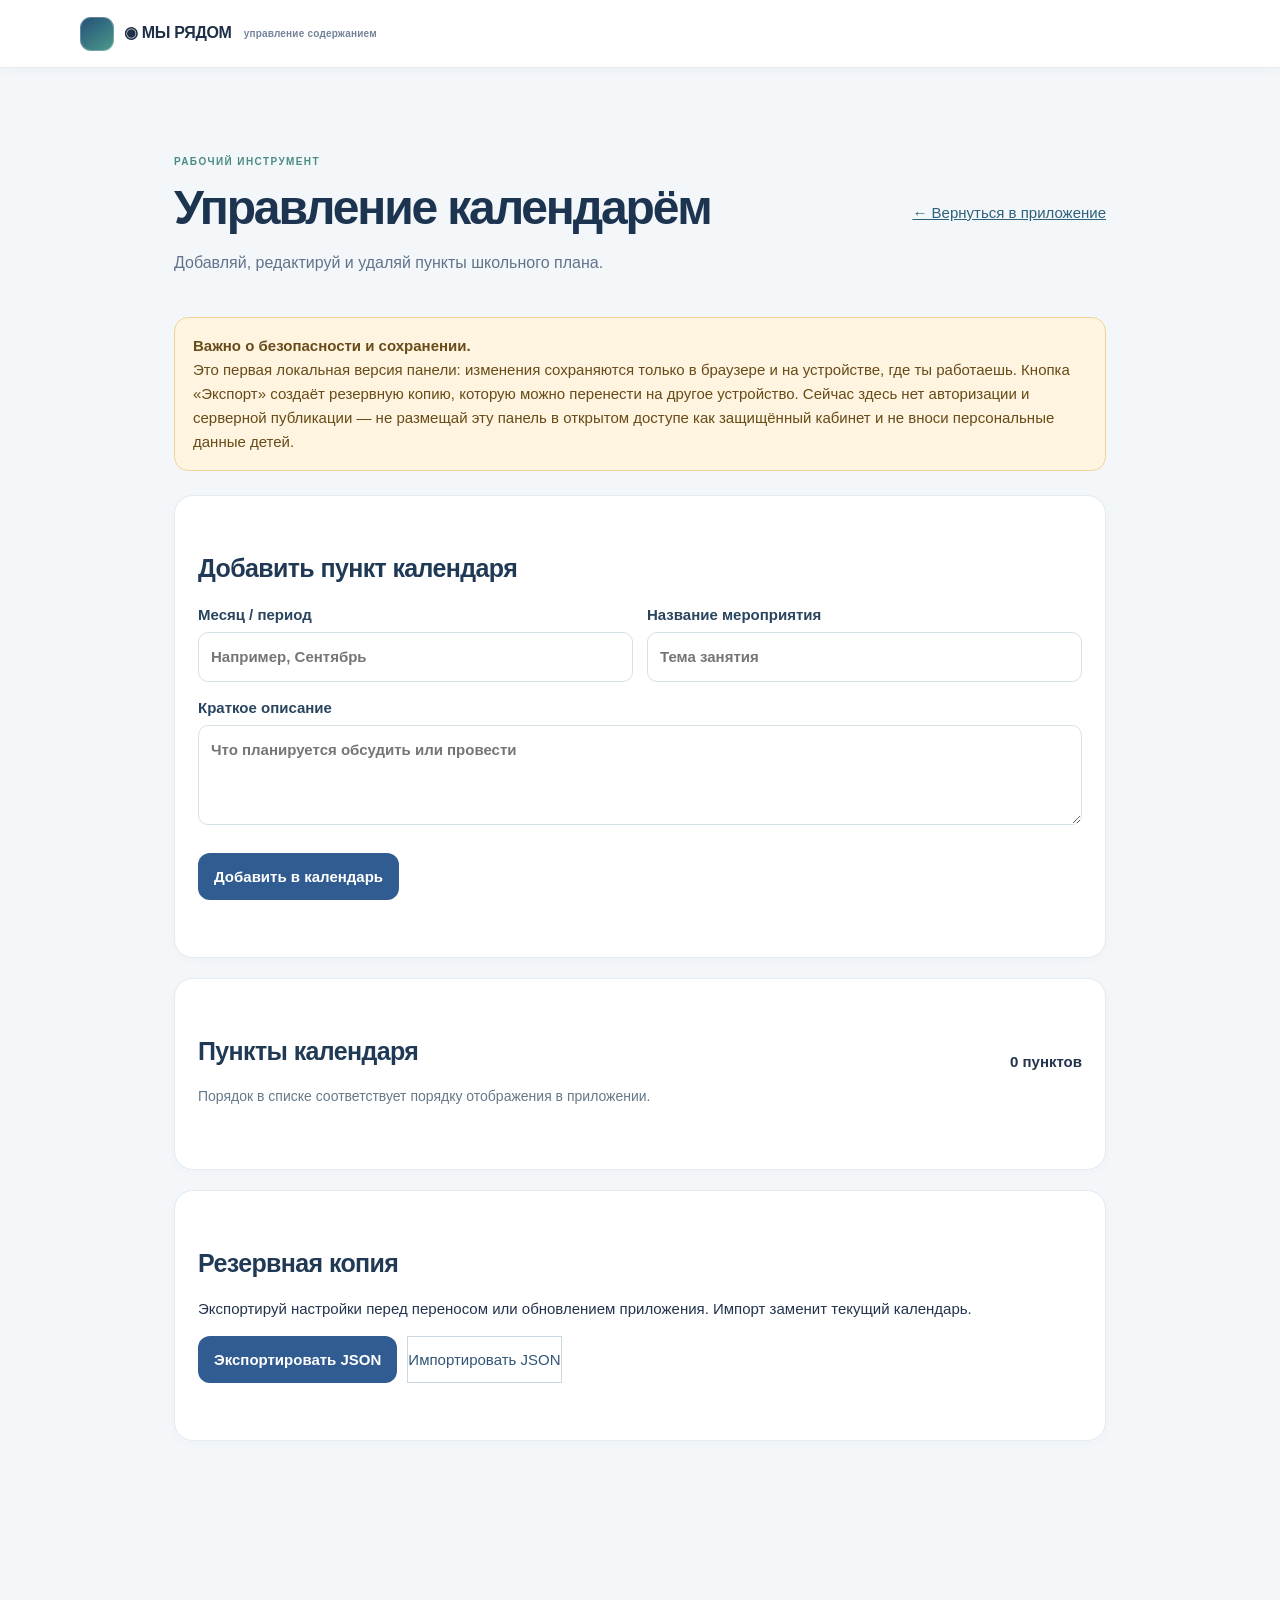
==== admin.html @ 033bd5c3 "Add files via upload" ====
<!doctype html>
<html lang="ru"><head><meta charset="utf-8"><meta name="viewport" content="width=device-width,initial-scale=1"><meta name="theme-color" content="#172b4d"><title>Управление — МЫ РЯДОМ</title><link rel="stylesheet" href="./styles.css"><link rel="icon" href="./assets/icon.svg"><style>
.admin-wrap{width:min(100% - 32px,980px);margin:32px auto 80px}.admin-top{display:flex;justify-content:space-between;align-items:center;gap:16px;flex-wrap:wrap;margin-bottom:24px}.admin-top a{color:#2d617b}.admin-warning{background:#fff4df;border:1px solid #f0d39b;color:#674b18;padding:16px 18px;border-radius:14px;line-height:1.6;margin:18px 0 24px}.admin-form{display:grid;grid-template-columns:1fr 1fr;gap:14px}.admin-form label{display:grid;gap:6px;font-weight:650;color:#29445e}.admin-form input,.admin-form textarea{width:100%;border:1px solid #d7e1e8;border-radius:10px;padding:12px;font:inherit;color:#172b4d;background:white}.admin-form textarea{min-height:100px;resize:vertical}.admin-form .wide{grid-column:1/-1}.admin-actions{display:flex;gap:10px;flex-wrap:wrap;margin-top:14px}.admin-list{display:grid;gap:12px;margin-top:20px}.admin-item{display:flex;justify-content:space-between;align-items:flex-start;gap:14px;background:white;border:1px solid #e0e8ed;border-radius:14px;padding:16px}.admin-item p{margin:6px 0 0;color:#5d7180;font-size:14px}.admin-item button{flex:0 0 auto}.admin-status{min-height:24px;margin-top:10px;color:#276b58;font-weight:650}.admin-muted{color:#657989;font-size:14px}@media(max-width:620px){.admin-form{grid-template-columns:1fr}.admin-form .wide{grid-column:auto}.admin-item{display:block}.admin-item .admin-actions{margin-top:12px}}
</style></head><body><header><a class="brand" href="./index.html" style="text-decoration:none;color:inherit">◉ МЫ РЯДОМ <small>управление содержанием</small></a></header>
<main class="admin-wrap"><div class="admin-top"><div><span class="kicker">РАБОЧИЙ ИНСТРУМЕНТ</span><h1>Управление календарём</h1><p class="lead">Добавляй, редактируй и удаляй пункты школьного плана.</p></div><a href="./index.html">← Вернуться в приложение</a></div>
<div class="admin-warning"><b>Важно о безопасности и сохранении.</b><br>Это первая локальная версия панели: изменения сохраняются только в браузере и на устройстве, где ты работаешь. Кнопка «Экспорт» создаёт резервную копию, которую можно перенести на другое устройство. Сейчас здесь нет авторизации и серверной публикации — не размещай эту панель в открытом доступе как защищённый кабинет и не вноси персональные данные детей.</div>
<section class="panel"><h2 id="formTitle">Добавить пункт календаря</h2><form id="eventForm" class="admin-form"><label>Месяц / период<input id="eventMonth" maxlength="50" required placeholder="Например, Сентябрь"></label><label>Название мероприятия<input id="eventName" maxlength="120" required placeholder="Тема занятия"></label><label class="wide">Краткое описание<textarea id="eventDescription" maxlength="500" required placeholder="Что планируется обсудить или провести"></textarea></label><div class="wide admin-actions"><button type="submit" id="saveEvent">Добавить в календарь</button><button type="button" class="ghost" id="cancelEdit" hidden>Отменить редактирование</button></div></form><div id="formStatus" class="admin-status" role="status" aria-live="polite"></div></section>
<section class="panel" style="margin-top:20px"><div class="admin-top"><div><h2>Пункты календаря</h2><p class="admin-muted">Порядок в списке соответствует порядку отображения в приложении.</p></div><strong id="eventCount">0 пунктов</strong></div><div id="eventList" class="admin-list"></div></section>
<section class="panel" style="margin-top:20px"><h2>Резервная копия</h2><p>Экспортируй настройки перед переносом или обновлением приложения. Импорт заменит текущий календарь.</p><div class="admin-actions"><button id="exportData">Экспортировать JSON</button><label class="button ghost" for="importFile" style="display:inline-flex;align-items:center;cursor:pointer">Импортировать JSON</label><input id="importFile" type="file" accept="application/json,.json" hidden></div><div id="backupStatus" class="admin-status" role="status" aria-live="polite"></div></section>
</main><script src="./admin.js" defer></script></body></html>
---- styles.css ----
*{box-sizing:border-box}body{margin:0;background:#f6f8fb;color:#23334d;font-family:Inter,-apple-system,BlinkMacSystemFont,"Segoe UI",Arial,sans-serif;padding-bottom:80px}button{font:inherit;cursor:pointer;border:0;border-radius:12px;padding:12px 16px;background:#315c91;color:white;font-weight:700}a{color:#8fd4c5}.brand{background:white;color:#172b4d;text-align:left;border-radius:0;padding:12px 20px;font-size:15px}.brand small{display:block;color:#74839a;font-size:10px}header{height:62px;background:white;display:flex;justify-content:space-between;align-items:center;padding:0 max(15px,calc((100% - 1080px)/2));position:sticky;top:0;z-index:5;border-bottom:1px solid #e3eaf0}main{max-width:1080px;margin:auto;padding:20px}.page{display:none}.page.active{display:block}.hero{background:linear-gradient(120deg,#172b4d,#315c91);border-radius:25px;padding:38px;color:white}.hero>span,.kicker{font-size:10px;letter-spacing:.16em;font-weight:800;color:#7c9bb4}.hero>span{color:#b9d6e8}.hero h1{font-size:clamp(38px,7vw,62px);line-height:1.02;margin:17px 0}.hero em{color:#a8e0d3;font-style:normal}.hero p,.lead{line-height:1.65;color:#66768c;max-width:700px}.hero p{color:#e2eaf4}.hero button{margin:10px 6px 0 0;background:white;color:#172b4d}.hero .ghost,.ghost{background:transparent;color:inherit;border:1px solid #b8c5d5}h1{font-size:clamp(32px,5vw,48px);letter-spacing:-.04em;margin:12px 0}h2{font-size:25px;margin:30px 0 15px}.grid{display:grid;grid-template-columns:repeat(3,1fr);gap:12px;margin:15px 0}.tile,.panel,.steps article{background:white;border:1px solid #e3eaf0;border-radius:17px;padding:20px;color:#23334d}.tile{text-align:left;min-height:130px}.tile b{font-size:16px}.tile p,.steps p,.notice p{font-size:13px;line-height:1.6;color:#65748b}.ages{display:flex;gap:8px;flex-wrap:wrap}.ages button,.tabs button{background:#f3f6f9;color:#34516e}.ages .chosen,.tabs .chosen{background:#dff3ef;color:#216b64;border:1px solid #8fd4c5}.panel{margin:18px 0}.notice{background:#fff2e2;border:1px solid #f5dfc4;padding:20px;border-radius:17px;margin:22px 0}.steps{display:grid;gap:11px;max-width:820px}.steps article b{display:block;margin-bottom:8px}.steps article p{margin:0}.tabs{display:flex;gap:8px;flex-wrap:wrap;margin:20px 0}.tabs button{border:0}.urgent{background:#9c3d45;color:white;border-radius:18px;padding:20px;display:flex;gap:15px;align-items:center;justify-content:space-between;flex-wrap:wrap}.urgent strong{font-size:42px}.urgent p{font-size:13px;color:#ffe8e9;max-width:480px}.urgent a{background:white;color:#9c3d45;padding:11px 14px;border-radius:12px;text-decoration:none;font-weight:800}.dark{background:#172b4d;color:white}.dark span{font-size:10px;letter-spacing:.12em;color:#b7d5e5}.bigphone{font-size:34px;font-weight:900}.dark a{color:#bce7dc}.bar{height:8px;background:#dbe5e9;border-radius:20px;margin:12px 0;overflow:hidden}.bar i{display:block;height:100%;width:0;background:#438f83}.module{background:white;border:1px solid #e3eaf0;border-radius:16px;padding:16px;text-align:left;color:#23334d;min-height:140px}.module small{color:#43867d}.module b{display:block;margin:8px 0}.module p{font-size:12px;color:#65748b;line-height:1.5}.choice{display:block;width:100%;text-align:left;background:#f5f8fb;color:#23334d;border:1px solid #dce5ec;margin:8px 0}.choice.selected{background:#e6f5f0;border:2px solid #438f83}.feedback{background:#edf6f3;border-radius:12px;padding:15px;margin:12px 0;font-size:13px;line-height:1.6}.nav{background:white;color:#7a8798;border-radius:0;flex:1;max-width:120px;padding:9px 2px;display:flex;flex-direction:column;align-items:center;gap:2px;font-size:19px}.nav small{font-size:10px}.nav.chosen{color:#245b91}nav{position:fixed;bottom:0;left:0;right:0;height:68px;background:white;border-top:1px solid #e3eaf0;display:flex;justify-content:center;z-index:8;padding-bottom:env(safe-area-inset-bottom)}small{font-size:11px;color:#718096}.kicker{display:block;margin-top:22px}.source-note{font-size:11px;color:#718096}@media(max-width:700px){main{padding:14px}.grid{grid-template-columns:repeat(2,1fr);gap:8px}.tile,.panel{padding:15px}.hero{padding:27px 22px}.hero h1{font-size:44px}.nav{min-width:0}.nav small{font-size:9px}}@media(max-width:390px){.grid{grid-template-columns:1fr}.ages button{flex:1;font-size:11px;padding:10px 6px}}
.lesson-points{padding-left:24px;line-height:1.75;color:#43536b}.lesson-points li{padding:0 0 12px 4px}.scenario h3{margin-top:24px}.notice p{line-height:1.7}.module:focus-visible,.choice:focus-visible,button:focus-visible{outline:3px solid #8fd4c5;outline-offset:3px}

/* Кабинет школы: ровная сетка календаря и читабельная типографика */
.cabinet-head{max-width:760px;margin:4px auto 20px}.cabinet-head h2{margin:8px 0 10px;font-size:clamp(23px,3vw,30px);line-height:1.2}.cabinet-head>p{max-width:680px;line-height:1.65;color:#65748b;margin:0}.calendar-panel{padding:clamp(16px,3vw,26px);overflow:hidden}.calendar-heading{display:flex;align-items:center;justify-content:space-between;gap:16px;margin-bottom:12px}.calendar-heading h3{margin:0 0 5px;font-size:20px}.calendar-heading .source-note{margin:0;line-height:1.5}.calendar-counter{flex:0 0 auto;min-width:68px;text-align:center;background:#edf5f5;border-radius:14px;padding:8px 12px;color:#315c70}.calendar-counter strong{font-size:25px;display:block;line-height:1.1}.calendar-counter span{font-size:11px;color:#718096}.calendar-progress{height:7px;border-radius:20px;background:#e8eef2;overflow:hidden;margin:14px 0 18px}.calendar-progress i{display:block;height:100%;background:#438f83;border-radius:20px;transition:width .2s}.calendar-list{display:grid;grid-template-columns:repeat(2,minmax(0,1fr));gap:12px}.calendar-item{min-width:0;border:1px solid #e1e9ef;background:#fbfcfd;border-radius:15px;padding:15px;display:flex;flex-direction:column;gap:12px;transition:border-color .2s,background .2s}.calendar-item.is-done{border-color:#a8d7cc;background:#f1f8f6}.calendar-check{display:flex;align-items:center;gap:8px;cursor:pointer;min-height:24px}.calendar-check input{width:17px;height:17px;accent-color:#438f83;flex:0 0 auto}.calendar-status{font-size:11px;font-weight:700;color:#718096}.calendar-item.is-done .calendar-status{color:#287366}.calendar-copy{min-width:0}.calendar-month{display:block;color:#43867d;font-size:11px;font-weight:800;letter-spacing:.06em;text-transform:uppercase;margin-bottom:5px}.calendar-copy b{display:block;color:#263b55;font-size:15px;line-height:1.35;overflow-wrap:anywhere}.calendar-copy p{font-size:12px;line-height:1.55;color:#68788d;margin:8px 0 0;overflow-wrap:anywhere}.reset-calendar{margin-top:16px}.doc-viewer{display:none;position:fixed;inset:0;z-index:30;align-items:center;justify-content:center;padding:18px}.doc-viewer.open{display:flex}.doc-backdrop{position:absolute;inset:0;background:rgba(16,32,52,.58);backdrop-filter:blur(3px)}.doc-dialog{position:relative;z-index:1;width:min(900px,100%);max-height:min(88dvh,900px);background:#fff;border-radius:20px;box-shadow:0 24px 80px rgba(10,25,45,.25);display:flex;flex-direction:column;overflow:hidden}.doc-toolbar{position:sticky;top:0;background:#fff;border-bottom:1px solid #e6edf1;padding:14px 20px;display:flex;align-items:center;justify-content:space-between;gap:16px}.doc-toolbar .kicker{margin:0 0 4px}.doc-toolbar h2{font-size:19px;line-height:1.25;margin:0;color:#203650}.doc-close{width:38px;height:38px;padding:0;border-radius:50%;background:#eef3f6;color:#34516e;font-size:25px;flex:0 0 auto}.doc-body{padding:22px clamp(18px,4vw,42px);overflow:auto;overscroll-behavior:contain;line-height:1.7;color:#34465e}.doc-body h1,.doc-body h2,.doc-body h3{color:#203650;line-height:1.25;letter-spacing:-.02em}.doc-body h1{font-size:27px}.doc-body h2{font-size:22px;margin:26px 0 10px}.doc-body h3{font-size:17px;margin:20px 0 8px}.doc-body p,.doc-body li{font-size:14px;line-height:1.75}.doc-body li{padding:2px 0}.doc-body a{color:#286c83;text-decoration:underline}.doc-body code{background:#f0f4f6;padding:2px 5px;border-radius:5px}.doc-body hr{border:0;border-top:1px solid #e3eaf0;margin:20px 0}.doc-footer{border-top:1px solid #e6edf1;padding:12px 20px;display:flex;align-items:center;justify-content:space-between;gap:12px;background:#fbfcfd}.doc-footer span{font-size:11px;color:#718096}.doc-footer button{padding:9px 14px}.doc-open{overflow:hidden}
@media(max-width:620px){.calendar-list{grid-template-columns:1fr}.calendar-item{padding:14px}.doc-viewer{padding:0;align-items:flex-end}.doc-dialog{width:100%;max-height:94dvh;border-radius:20px 20px 0 0}.doc-toolbar{padding:12px 16px}.doc-body{padding:18px 18px 26px}.doc-footer{padding:10px 16px}.calendar-heading h3{font-size:18px}}

/* Единая визуальная система проекта — версия 0.9 */
:root{--ink:#1d3048;--muted:#68788d;--line:#e4ebf1;--brand:#234d78;--teal:#3f8b80;--surface:#fff;--soft:#f3f7f9;--shadow:0 10px 30px rgba(28,54,79,.07)}
html{scroll-behavior:smooth}body{background:#f4f7fa;color:var(--ink);font-size:15px;line-height:1.55}body.doc-open{overflow:hidden}
body>header{height:68px;box-shadow:0 2px 12px rgba(23,43,77,.04);padding-inline:max(18px,calc((100% - 1120px)/2))}
.brand{display:flex;align-items:center;gap:10px;font-size:16px;font-weight:850;letter-spacing:-.02em;padding:8px 0}.brand:before{content:"";display:block;width:34px;height:34px;border-radius:11px;background:linear-gradient(145deg,#244e78,#4c9b8c);box-shadow:inset 0 0 0 1px rgba(255,255,255,.25)}.brand small{font-size:10px;font-weight:600;letter-spacing:.02em;margin-left:2px}
main{max-width:1120px;padding:28px 22px 42px}.page{animation:pageIn .22s ease both}@keyframes pageIn{from{opacity:.45;transform:translateY(5px)}to{opacity:1;transform:none}}
h1{color:#1c3450;font-weight:820;line-height:1.08;letter-spacing:-.045em}h2{color:#203a56;font-weight:780;letter-spacing:-.025em}h3{color:#27445f;letter-spacing:-.015em}.kicker{color:#4b8b83;font-size:10px;letter-spacing:.14em}.lead{font-size:16px;line-height:1.75;color:#61738a}
.hero{position:relative;overflow:hidden;border-radius:28px;padding:clamp(30px,5vw,58px);box-shadow:0 18px 44px rgba(24,51,79,.14);background:radial-gradient(circle at 88% 15%,rgba(145,220,202,.22),transparent 30%),linear-gradient(125deg,#172d4b 0%,#285b83 100%)}.hero:after{content:"";position:absolute;width:240px;height:240px;border:1px solid rgba(255,255,255,.11);border-radius:50%;right:-75px;bottom:-125px;box-shadow:0 0 0 26px rgba(255,255,255,.035),0 0 0 54px rgba(255,255,255,.025)}.hero h1{font-size:clamp(42px,7vw,68px);letter-spacing:-.055em}.hero p{font-size:15px;max-width:610px;line-height:1.75}.hero button{position:relative;z-index:1;border-radius:13px;padding:13px 18px;box-shadow:0 4px 12px rgba(0,0,0,.08)}
button{border-radius:12px;transition:transform .16s ease,box-shadow .16s ease,background .16s ease}button:hover{transform:translateY(-1px);box-shadow:0 5px 14px rgba(28,54,79,.1)}button:active{transform:translateY(0)}.ghost{background:#fff;color:#315675;border:1px solid #cbd8e2}
.grid{gap:14px}.tile,.panel,.steps article{border:1px solid var(--line);border-radius:19px;box-shadow:0 3px 12px rgba(28,54,79,.025)}.tile{padding:21px;min-height:145px;background:linear-gradient(180deg,#fff,#fcfdfe)}.tile b{color:#24415f;line-height:1.4}.tile p{font-size:13px;line-height:1.65}.panel{padding:23px;margin:18px 0}.notice{border-radius:18px;padding:20px 22px}.steps article{padding:21px}.steps article b{color:#294966}.ages button,.tabs button{border-radius:11px;padding:10px 14px;font-size:13px}.ages .chosen,.tabs .chosen{box-shadow:inset 0 0 0 1px #9acfc3}
/* Вкладки взрослых как единая панель */
.tabs{display:flex;gap:7px;flex-wrap:nowrap;overflow-x:auto;padding:5px 2px 12px;margin:18px 0 12px;scrollbar-width:thin;scrollbar-color:#cbd9e1 transparent}.tabs button{flex:0 0 auto;white-space:nowrap;background:#eaf0f4;color:#435c73;border:1px solid transparent}.tabs button.chosen{background:#e1f2ee;color:#246b62;border-color:#a9d9cf}.tabs+#adultText{min-height:220px}.tabs+#adultText>h2:first-child{margin-top:2px}
/* Календарь: одинаковая высота карточек и стабильные переносы */
.cabinet-head{max-width:none;padding:4px 2px 8px}.cabinet-head .kicker{margin:0}.cabinet-head h2{font-size:clamp(25px,3vw,32px);margin:8px 0}.calendar-panel{box-shadow:var(--shadow);padding:clamp(17px,3vw,28px)}.calendar-heading{align-items:center}.calendar-list{align-items:stretch}.calendar-item{min-height:180px;justify-content:space-between;gap:14px;padding:17px;background:#fff}.calendar-copy{display:flex;flex-direction:column;align-items:flex-start}.calendar-copy b{font-size:15px;line-height:1.4;max-width:100%;overflow-wrap:break-word}.calendar-copy p{font-size:12px;line-height:1.65;margin-top:9px}.calendar-check{padding:7px 9px;background:#f1f5f7;border-radius:9px;align-self:flex-start}.calendar-item.is-done .calendar-check{background:#e7f4f0}.calendar-counter{min-width:76px}.calendar-counter strong{font-variant-numeric:tabular-nums}.calendar-progress{height:8px}.reset-calendar{margin-top:18px}.lesson-points{line-height:1.8}.lesson-points li{padding-bottom:10px}
/* Документы — читаемая библиотека внутри приложения */
.doc-viewer{padding:22px}.doc-dialog{width:min(920px,100%);max-height:min(90dvh,940px);border:1px solid rgba(255,255,255,.55);border-radius:22px;box-shadow:0 28px 90px rgba(7,22,39,.34)}.doc-toolbar{padding:17px 24px;background:linear-gradient(180deg,#fff,#fbfdfe)}.doc-toolbar h2{font-size:20px}.doc-body{padding:26px clamp(22px,5vw,58px);max-width:100%;overscroll-behavior:contain}.doc-body h1{font-size:30px;margin:8px 0 20px}.doc-body h2{font-size:22px;margin:30px 0 12px;padding-bottom:8px;border-bottom:1px solid #edf1f4}.doc-body h3{font-size:17px;margin:23px 0 9px}.doc-body p,.doc-body li{font-size:14px;line-height:1.85;color:#40536a}.doc-body p{margin:10px 0 14px}.doc-body ul,.doc-body ol{padding-left:25px;margin:10px 0 18px}.doc-body li{padding:4px 0}.doc-footer{padding:13px 22px}.doc-footer button{background:#edf3f6;color:#315675;border:1px solid #d8e2e9}.doc-close{display:grid;place-items:center}.doc-loading{color:#718096}
nav{height:74px;box-shadow:0 -5px 22px rgba(23,43,77,.045);border-top:1px solid #e7edf2;padding-bottom:env(safe-area-inset-bottom)}.nav{font-size:20px;gap:3px}.nav small{font-size:10px;font-weight:650}.nav.chosen{color:#2d7b75}.nav.chosen:before{content:"";width:22px;height:3px;border-radius:5px;background:#55a093;position:absolute;top:0}
.urgent{border-radius:20px;box-shadow:var(--shadow)}.dark{border-radius:20px}.module{border-radius:17px;box-shadow:0 3px 12px rgba(28,54,79,.035)}
@media(max-width:700px){body>header{height:62px;padding-inline:16px}main{padding:17px 14px 30px}.hero{border-radius:22px;padding:29px 22px}.hero h1{font-size:clamp(42px,12vw,54px)}.grid{gap:9px}.tile{padding:16px;min-height:132px}.panel{padding:17px;margin:14px 0}.tabs{margin-inline:-2px;padding-left:2px}.calendar-list{grid-template-columns:1fr}.calendar-item{min-height:0;padding:15px}.doc-viewer{padding:0}.doc-dialog{max-height:95dvh;border-radius:20px 20px 0 0}.doc-toolbar{padding:13px 17px}.doc-body{padding:20px 19px 30px}.doc-body h1{font-size:25px}.doc-body h2{font-size:20px}.doc-footer{padding:11px 16px}nav{height:70px}.nav{padding:8px 1px}.nav small{font-size:9px}}
@media(max-width:390px){.hero{padding:25px 18px}.hero button{width:100%;margin:8px 0 0}.calendar-heading{align-items:flex-start}.calendar-counter{min-width:64px;padding:7px 9px}.brand small{display:none}}


/* Десктопная компоновка: кабинет и календарь без вложенных карточек и скачущих строк */
@media (min-width: 701px) {
  main { width: min(100% - 48px, 1160px); padding: 32px 24px 52px; }
  #adults > h1 { margin-bottom: 8px; }
  .tabs { flex-wrap: wrap; overflow: visible; align-items: center; gap: 9px; padding: 8px 0 14px; }
  .tabs button { white-space: normal; min-height: 42px; }
  #adultText { min-width: 0; }
  #adultText.cabinet-view { background: transparent; border: 0; box-shadow: none; padding: 0; margin: 12px 0 24px; overflow: visible; }
  #adultText.cabinet-view > .cabinet-head { max-width: 820px; margin: 8px 0 22px; }
  #adultText.cabinet-view > .panel { margin: 0 0 20px; padding: 26px 28px; }
  #adultText.cabinet-view > .calendar-panel { padding: 26px 28px; }
  .calendar-heading { align-items: center; }
  .calendar-heading > div:first-child { min-width: 0; }
  .calendar-heading h3 { line-height: 1.3; }
  .calendar-heading .source-note { max-width: 620px; }
  .calendar-list { grid-template-columns: repeat(2, minmax(0, 1fr)); gap: 14px; align-items: stretch; }
  .calendar-item { min-width: 0; min-height: 205px; height: 100%; padding: 18px 19px; justify-content: flex-start; gap: 15px; }
  .calendar-check { align-self: flex-start; max-width: 100%; }
  .calendar-status { line-height: 1.35; }
  .calendar-copy { width: 100%; }
  .calendar-copy b { max-width: 100%; overflow-wrap: anywhere; }
  .calendar-copy p { max-width: 58ch; }
  #adultText.cabinet-view > .panel:not(.calendar-panel) { max-width: 100%; }
  #adultText.cabinet-view .lesson-points { max-width: 90ch; }
  .doc-dialog { width: min(980px, calc(100vw - 80px)); }
}
@media (min-width: 1180px) {
  .calendar-list { grid-template-columns: repeat(2, minmax(0, 1fr)); }
}
@media (min-width: 701px) and (max-width: 900px) {
  main { width: min(100% - 28px, 100%); padding-inline: 14px; }
  .tabs { gap: 7px; }
  .tabs button { padding: 9px 11px; font-size: 12px; }
  #adultText.cabinet-view > .panel { padding: 21px; }
}


/* Версия 1.1 — единая адаптивная сетка для телефона, планшета и компьютера */
#adultText.cabinet-view{width:100%;max-width:none;min-width:0}
#adultText.cabinet-view>.cabinet-head{width:100%;max-width:900px;margin:8px 0 22px}
#adultText.cabinet-view>.panel{width:100%;min-width:0}
#adultText.cabinet-view>.calendar-panel{padding:clamp(16px,2.2vw,28px)}
.calendar-heading{min-width:0;align-items:flex-start}
.calendar-heading>div:first-child{flex:1 1 auto;min-width:0}
.calendar-heading h3{font-size:clamp(18px,1.7vw,22px);line-height:1.3;overflow-wrap:anywhere}
.calendar-heading .source-note{max-width:65ch}
.calendar-counter{width:82px;min-width:82px}
.calendar-list{display:grid;grid-template-columns:repeat(2,minmax(0,1fr));align-items:stretch;gap:14px}
.calendar-item{height:auto;min-height:190px;min-width:0;display:grid;grid-template-rows:auto 1fr;align-content:start;gap:14px;padding:18px}
.calendar-check{width:fit-content;max-width:100%;min-width:0;display:flex;flex-wrap:wrap;align-items:center;gap:8px;padding:7px 10px;border-radius:9px;background:#f2f6f8}
.calendar-check input{margin:0}
.calendar-status{white-space:normal;overflow-wrap:anywhere}
.calendar-copy{width:100%;min-width:0}
.calendar-copy b,.calendar-copy p{max-width:100%;overflow-wrap:break-word;word-break:normal}
.calendar-copy p{font-size:13px;line-height:1.6}
.calendar-item.is-done .calendar-check{background:#e8f4f0}
#adultText.cabinet-view>.panel:not(.calendar-panel){padding:clamp(18px,2.2vw,28px)}
#adultText.cabinet-view>.panel h3{margin-top:0;line-height:1.35}
#adultText.cabinet-view .lesson-points{max-width:88ch}

/* Читабельная библиотека документов: ограниченная ширина строки, таблицы и списки */
.doc-viewer{padding:clamp(10px,2.5vw,28px)}
.doc-dialog{width:min(960px,calc(100vw - 48px));max-height:min(90vh,900px);max-height:min(90dvh,900px)}
.doc-toolbar{flex:0 0 auto}
.doc-toolbar>div{min-width:0}
.doc-toolbar h2{overflow-wrap:anywhere}
.doc-body{width:100%;max-width:none;min-width:0;padding:clamp(20px,3vw,42px) clamp(18px,5vw,64px);font-size:15px;line-height:1.75;overflow-x:auto}
.doc-body>*{max-width:78ch;margin-left:auto;margin-right:auto}
.doc-body h1,.doc-body h2,.doc-body h3{max-width:78ch}
.doc-body h1{font-size:clamp(24px,3vw,31px);margin-top:4px;margin-bottom:22px}
.doc-body h2{font-size:clamp(19px,2.2vw,23px);margin-top:30px;padding-bottom:9px;border-bottom:1px solid #e8eef2}
.doc-body h3{font-size:17px;margin-top:22px}
.doc-body p,.doc-body li{font-size:14px;line-height:1.8;overflow-wrap:anywhere}
.doc-body p{margin-top:10px;margin-bottom:14px}
.doc-body ul,.doc-body ol{padding-left:25px;margin-top:10px;margin-bottom:18px}
.doc-body li{padding:3px 0}
.doc-body blockquote{max-width:78ch;margin:18px auto;padding:12px 18px;border-left:4px solid #79b6aa;background:#f2f7f6;border-radius:0 10px 10px 0;color:#435a6e}
.doc-body table{display:block;width:100%;max-width:100%;overflow-x:auto;border-collapse:collapse;border-spacing:0;margin:18px auto;font-size:13px}
.doc-body th,.doc-body td{border:1px solid #dfe7ed;padding:10px 12px;text-align:left;vertical-align:top;min-width:110px}
.doc-body th{background:#eef4f6;color:#29445e;font-weight:750}
.doc-body tr:nth-child(even) td{background:#fafcfd}
.doc-body hr{max-width:78ch}
.doc-footer{flex:0 0 auto}
@media(min-width:1200px){.calendar-list{grid-template-columns:repeat(3,minmax(0,1fr))}.calendar-item{min-height:205px}}
@media(min-width:701px) and (max-width:1050px){.calendar-list{grid-template-columns:repeat(2,minmax(0,1fr))}.calendar-item{min-height:190px}}
@media(max-width:700px){
 .calendar-list{grid-template-columns:1fr;gap:10px}
 .calendar-item{min-height:0;padding:15px;gap:11px}
 .calendar-heading{align-items:center}
 .calendar-counter{width:70px;min-width:70px}
 .doc-viewer{padding:0;align-items:flex-end}
 .doc-dialog{width:100%;max-height:95dvh;border-radius:20px 20px 0 0}
 .doc-body{padding:20px 18px 30px}
 .doc-body>*{max-width:100%}
 .doc-body table{font-size:12px}
}
@media(prefers-reduced-motion:reduce){.page{animation:none}html{scroll-behavior:auto}}
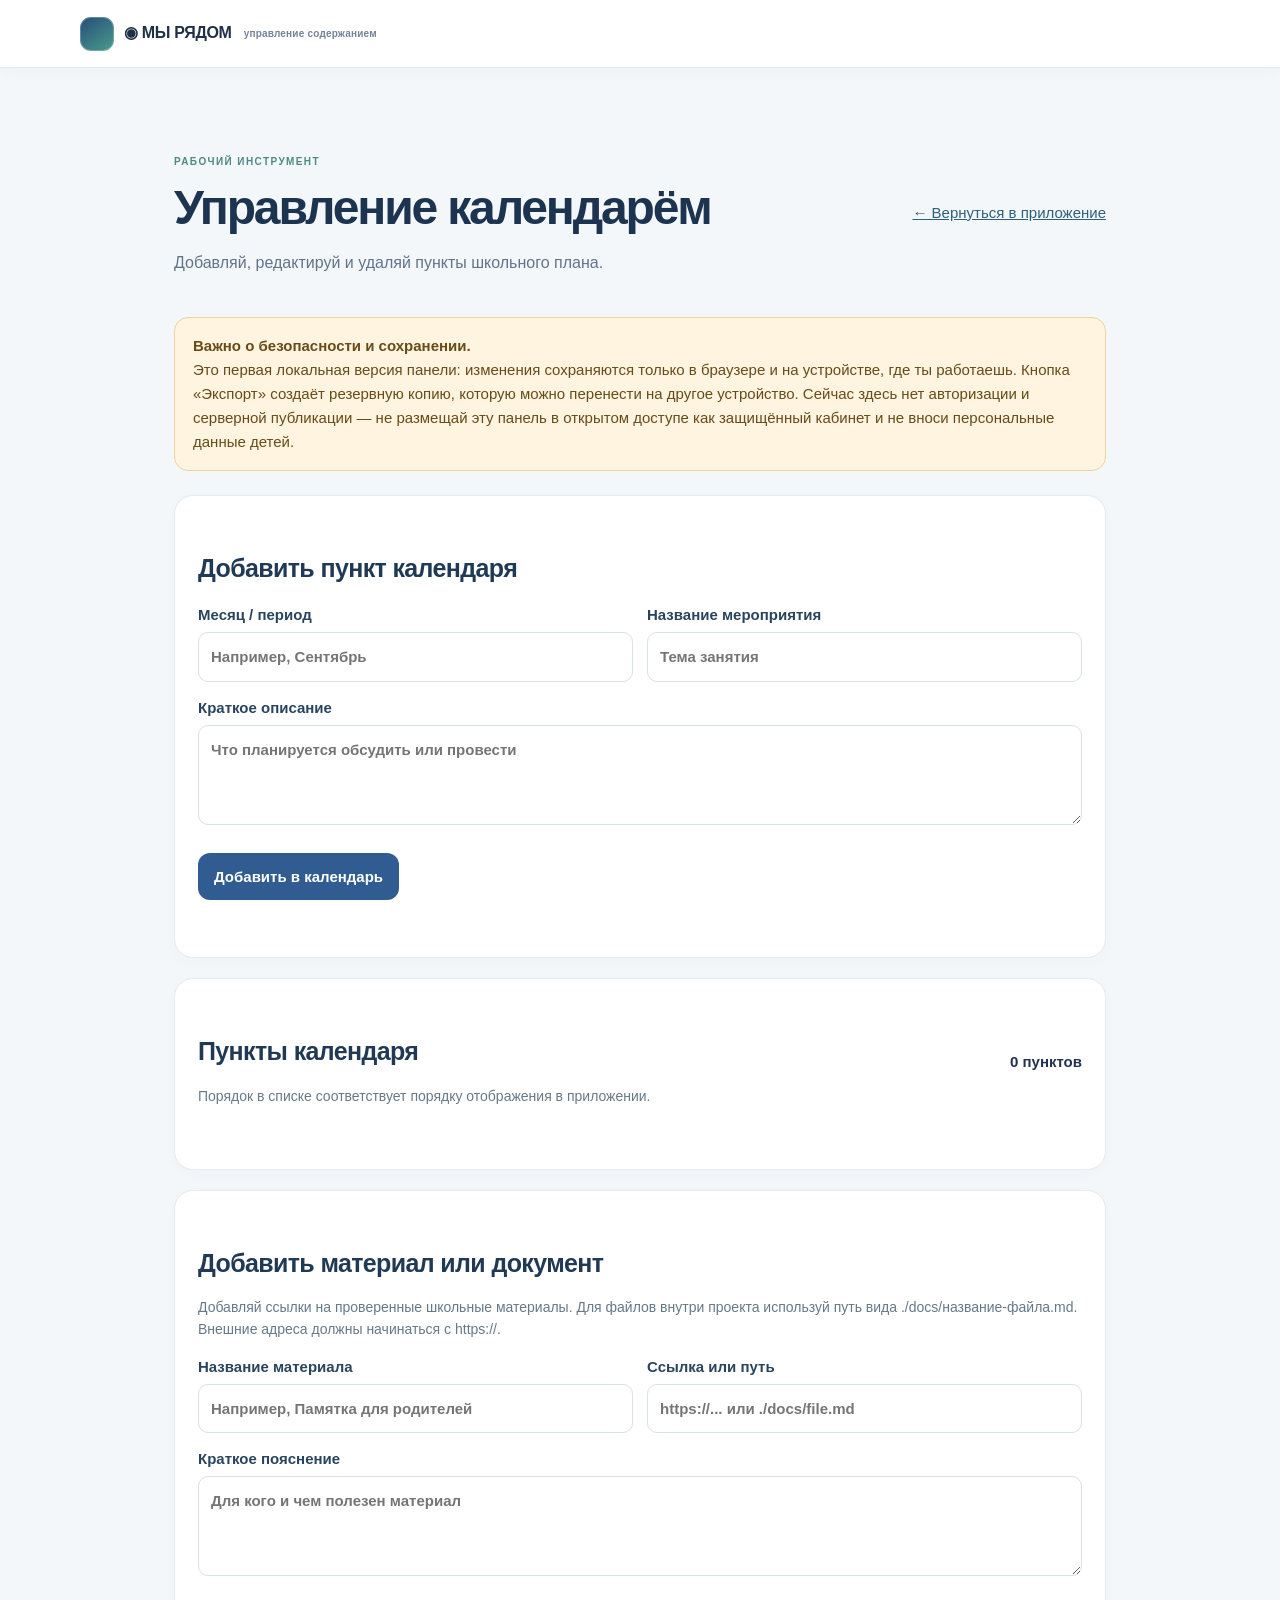
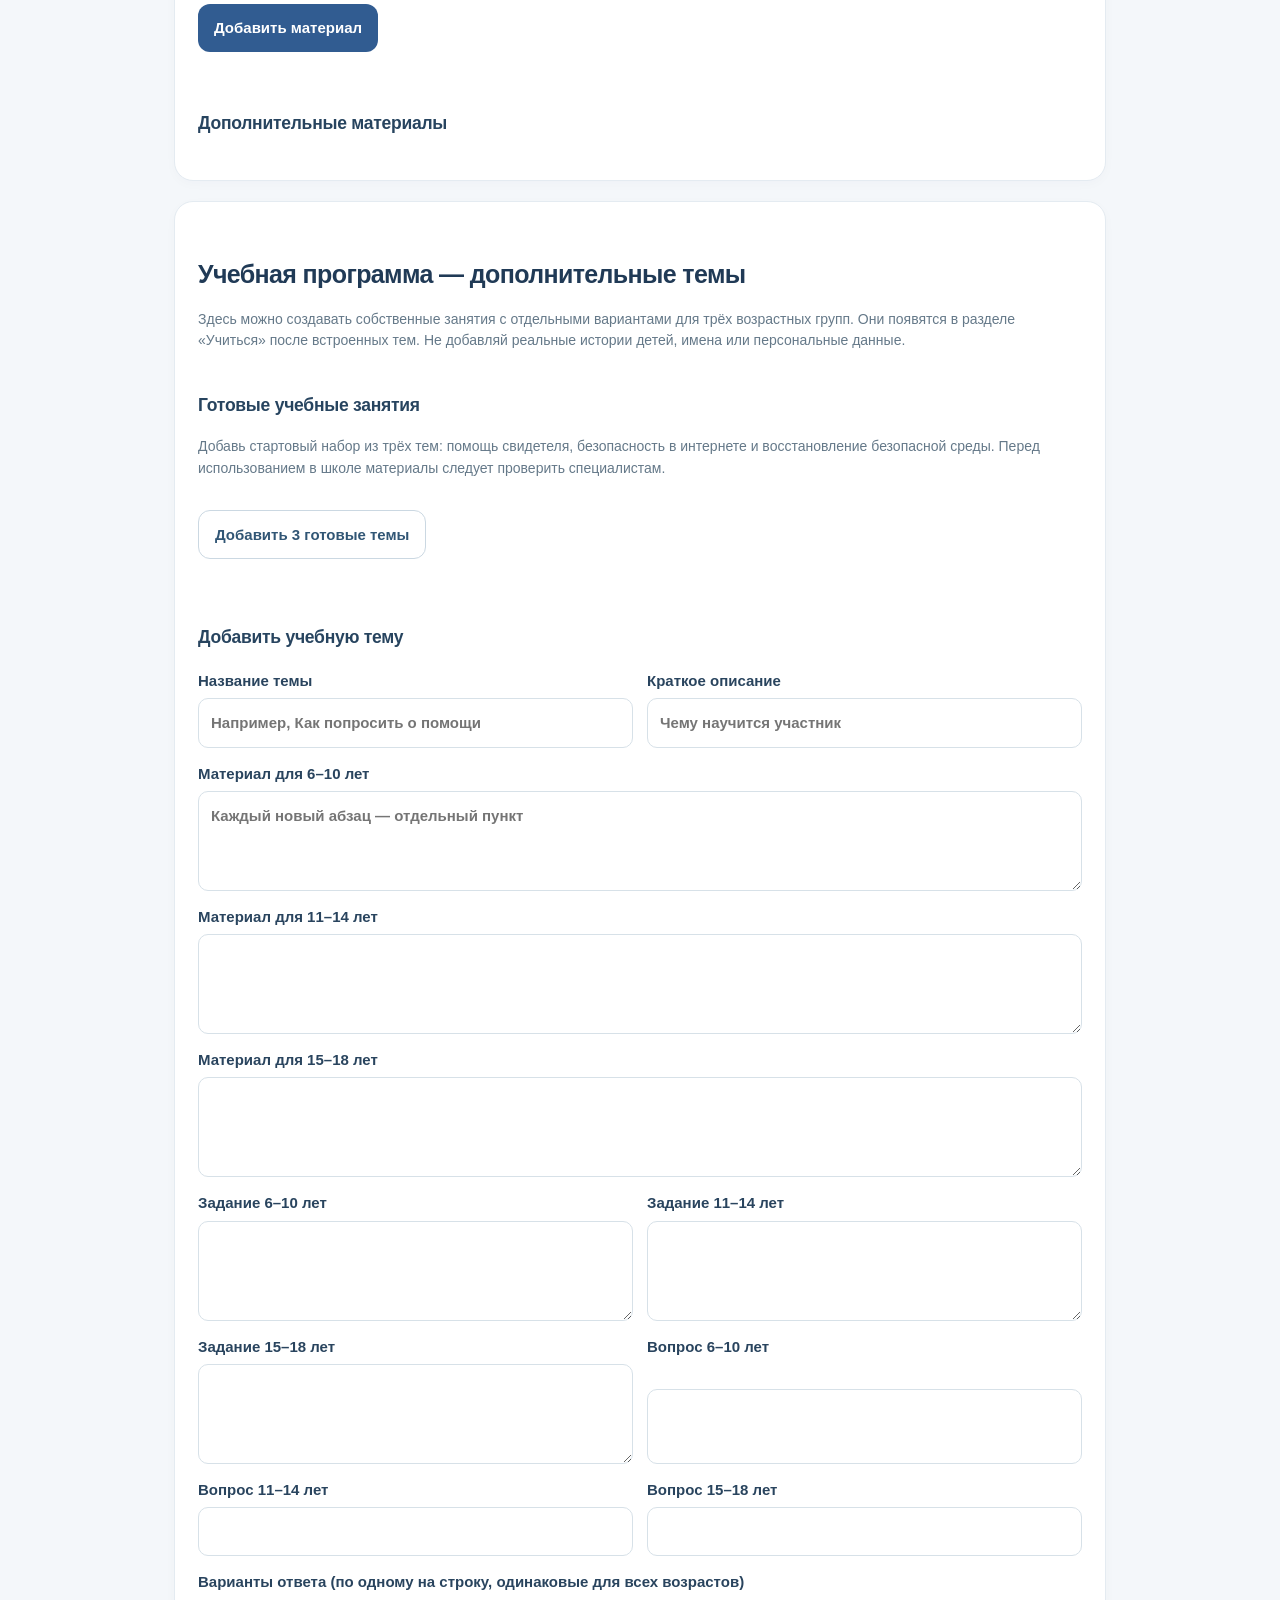
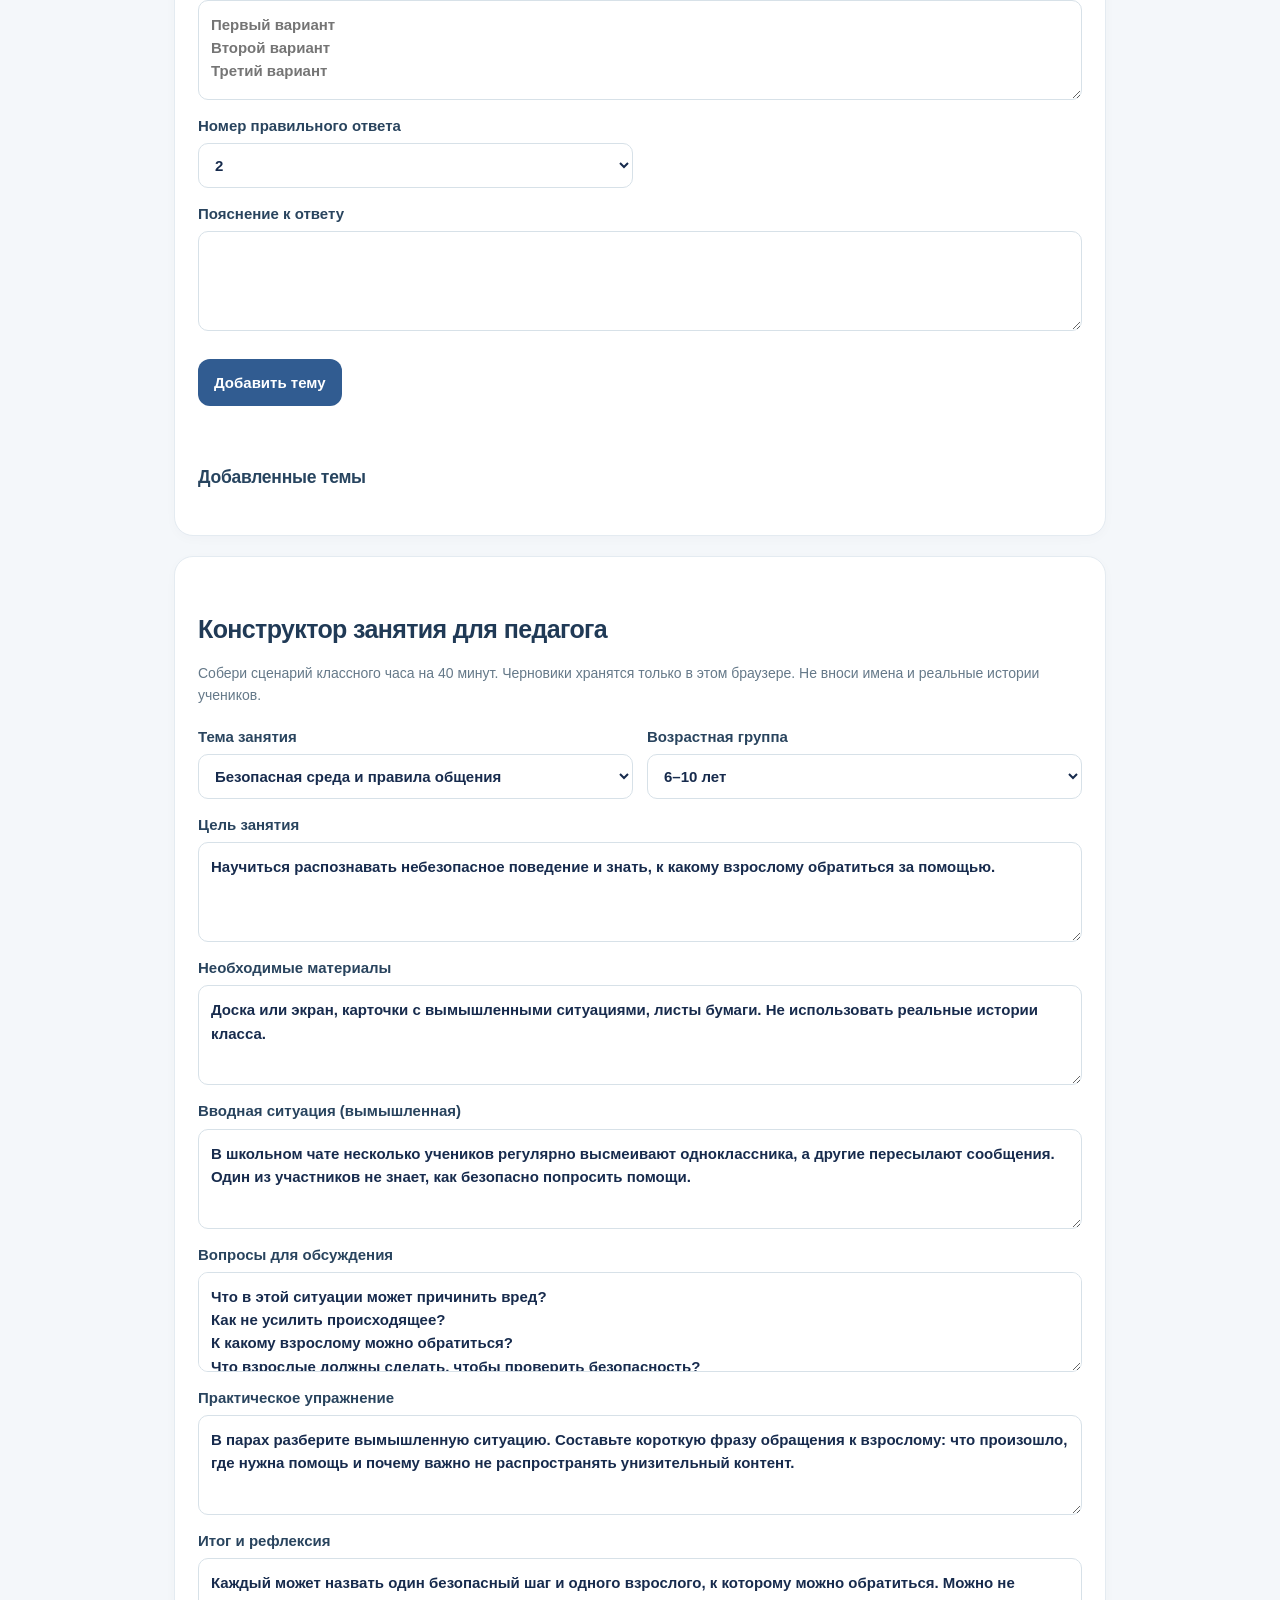
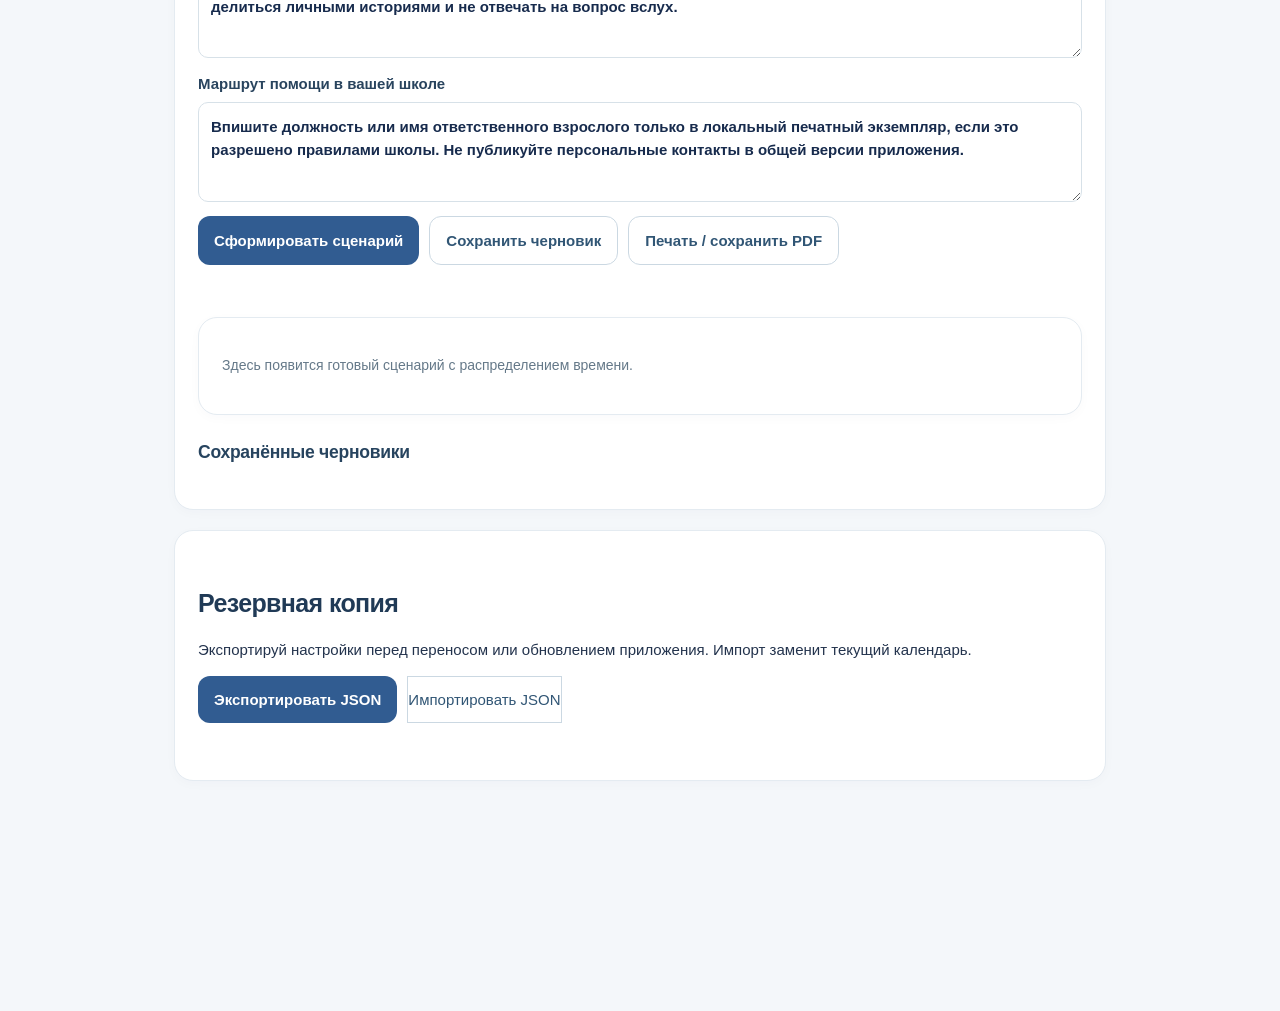
==== commit 5814a306: "Add files via upload" ====
--- a/admin.html
+++ b/admin.html
@@ -1,10 +1,27 @@
 <!doctype html>
 <html lang="ru"><head><meta charset="utf-8"><meta name="viewport" content="width=device-width,initial-scale=1"><meta name="theme-color" content="#172b4d"><title>Управление — МЫ РЯДОМ</title><link rel="stylesheet" href="./styles.css"><link rel="icon" href="./assets/icon.svg"><style>
-.admin-wrap{width:min(100% - 32px,980px);margin:32px auto 80px}.admin-top{display:flex;justify-content:space-between;align-items:center;gap:16px;flex-wrap:wrap;margin-bottom:24px}.admin-top a{color:#2d617b}.admin-warning{background:#fff4df;border:1px solid #f0d39b;color:#674b18;padding:16px 18px;border-radius:14px;line-height:1.6;margin:18px 0 24px}.admin-form{display:grid;grid-template-columns:1fr 1fr;gap:14px}.admin-form label{display:grid;gap:6px;font-weight:650;color:#29445e}.admin-form input,.admin-form textarea{width:100%;border:1px solid #d7e1e8;border-radius:10px;padding:12px;font:inherit;color:#172b4d;background:white}.admin-form textarea{min-height:100px;resize:vertical}.admin-form .wide{grid-column:1/-1}.admin-actions{display:flex;gap:10px;flex-wrap:wrap;margin-top:14px}.admin-list{display:grid;gap:12px;margin-top:20px}.admin-item{display:flex;justify-content:space-between;align-items:flex-start;gap:14px;background:white;border:1px solid #e0e8ed;border-radius:14px;padding:16px}.admin-item p{margin:6px 0 0;color:#5d7180;font-size:14px}.admin-item button{flex:0 0 auto}.admin-status{min-height:24px;margin-top:10px;color:#276b58;font-weight:650}.admin-muted{color:#657989;font-size:14px}@media(max-width:620px){.admin-form{grid-template-columns:1fr}.admin-form .wide{grid-column:auto}.admin-item{display:block}.admin-item .admin-actions{margin-top:12px}}
+.admin-wrap{width:min(100% - 32px,980px);margin:32px auto 80px}.admin-top{display:flex;justify-content:space-between;align-items:center;gap:16px;flex-wrap:wrap;margin-bottom:24px}.admin-top a{color:#2d617b}.admin-warning{background:#fff4df;border:1px solid #f0d39b;color:#674b18;padding:16px 18px;border-radius:14px;line-height:1.6;margin:18px 0 24px}.admin-form{display:grid;grid-template-columns:1fr 1fr;gap:14px}.admin-form label{display:grid;gap:6px;font-weight:650;color:#29445e}.admin-form input,.admin-form textarea{width:100%;border:1px solid #d7e1e8;border-radius:10px;padding:12px;font:inherit;color:#172b4d;background:white}.admin-form textarea{min-height:100px;resize:vertical}.admin-form .wide{grid-column:1/-1}.admin-actions{display:flex;gap:10px;flex-wrap:wrap;margin-top:14px}.admin-list{display:grid;gap:12px;margin-top:20px}.admin-item{display:flex;justify-content:space-between;align-items:flex-start;gap:14px;background:white;border:1px solid #e0e8ed;border-radius:14px;padding:16px}.admin-item p{margin:6px 0 0;color:#5d7180;font-size:14px}.admin-item button{flex:0 0 auto}.admin-status{min-height:24px;margin-top:10px;color:#276b58;font-weight:650}.admin-muted{color:#657989;font-size:14px}.admin-form select{width:100%;border:1px solid #d7e1e8;border-radius:10px;padding:12px;font:inherit;color:#172b4d;background:white}.admin-item small{display:block;color:#718493;margin-top:5px;overflow-wrap:anywhere}@media(max-width:620px){.admin-form{grid-template-columns:1fr}.admin-form .wide{grid-column:auto}.admin-item{display:block}.admin-item .admin-actions{margin-top:12px}}
 </style></head><body><header><a class="brand" href="./index.html" style="text-decoration:none;color:inherit">◉ МЫ РЯДОМ <small>управление содержанием</small></a></header>
 <main class="admin-wrap"><div class="admin-top"><div><span class="kicker">РАБОЧИЙ ИНСТРУМЕНТ</span><h1>Управление календарём</h1><p class="lead">Добавляй, редактируй и удаляй пункты школьного плана.</p></div><a href="./index.html">← Вернуться в приложение</a></div>
 <div class="admin-warning"><b>Важно о безопасности и сохранении.</b><br>Это первая локальная версия панели: изменения сохраняются только в браузере и на устройстве, где ты работаешь. Кнопка «Экспорт» создаёт резервную копию, которую можно перенести на другое устройство. Сейчас здесь нет авторизации и серверной публикации — не размещай эту панель в открытом доступе как защищённый кабинет и не вноси персональные данные детей.</div>
 <section class="panel"><h2 id="formTitle">Добавить пункт календаря</h2><form id="eventForm" class="admin-form"><label>Месяц / период<input id="eventMonth" maxlength="50" required placeholder="Например, Сентябрь"></label><label>Название мероприятия<input id="eventName" maxlength="120" required placeholder="Тема занятия"></label><label class="wide">Краткое описание<textarea id="eventDescription" maxlength="500" required placeholder="Что планируется обсудить или провести"></textarea></label><div class="wide admin-actions"><button type="submit" id="saveEvent">Добавить в календарь</button><button type="button" class="ghost" id="cancelEdit" hidden>Отменить редактирование</button></div></form><div id="formStatus" class="admin-status" role="status" aria-live="polite"></div></section>
 <section class="panel" style="margin-top:20px"><div class="admin-top"><div><h2>Пункты календаря</h2><p class="admin-muted">Порядок в списке соответствует порядку отображения в приложении.</p></div><strong id="eventCount">0 пунктов</strong></div><div id="eventList" class="admin-list"></div></section>
+<section class="panel" style="margin-top:20px"><h2 id="resourceFormTitle">Добавить материал или документ</h2><p class="admin-muted">Добавляй ссылки на проверенные школьные материалы. Для файлов внутри проекта используй путь вида ./docs/название-файла.md. Внешние адреса должны начинаться с https://.</p><form id="resourceForm" class="admin-form"><label>Название материала<input id="resourceName" maxlength="120" required placeholder="Например, Памятка для родителей"></label><label>Ссылка или путь<input id="resourceUrl" maxlength="500" required placeholder="https://... или ./docs/file.md"></label><label class="wide">Краткое пояснение<textarea id="resourceDescription" maxlength="300" placeholder="Для кого и чем полезен материал"></textarea></label><div class="wide admin-actions"><button type="submit" id="saveResource">Добавить материал</button><button type="button" class="ghost" id="cancelResourceEdit" hidden>Отменить редактирование</button></div></form><div id="resourceStatus" class="admin-status" role="status" aria-live="polite"></div><h3 style="margin-top:24px">Дополнительные материалы</h3><div id="resourceList" class="admin-list"></div></section>
+<section class="panel" style="margin-top:20px"><h2>Учебная программа — дополнительные темы</h2><p class="admin-muted">Здесь можно создавать собственные занятия с отдельными вариантами для трёх возрастных групп. Они появятся в разделе «Учиться» после встроенных тем. Не добавляй реальные истории детей, имена или персональные данные.</p><div class="admin-top" style="margin-top:22px"><div><h3>Готовые учебные занятия</h3><p class="admin-muted">Добавь стартовый набор из трёх тем: помощь свидетеля, безопасность в интернете и восстановление безопасной среды. Перед использованием в школе материалы следует проверить специалистам.</p></div><button type="button" class="ghost" id="addStarterLessons">Добавить 3 готовые темы</button></div><div id="starterStatus" class="admin-status" role="status" aria-live="polite"></div><h3 id="lessonFormTitle">Добавить учебную тему</h3><form id="lessonForm" class="admin-form"><label>Название темы<input id="lessonTitle" maxlength="100" required placeholder="Например, Как попросить о помощи"></label><label>Краткое описание<input id="lessonDesc" maxlength="220" required placeholder="Чему научится участник"></label><label class="wide">Материал для 6–10 лет<textarea id="lessonJunior" maxlength="1800" required placeholder="Каждый новый абзац — отдельный пункт"></textarea></label><label class="wide">Материал для 11–14 лет<textarea id="lessonMiddle" maxlength="1800" required></textarea></label><label class="wide">Материал для 15–18 лет<textarea id="lessonSenior" maxlength="1800" required></textarea></label><label>Задание 6–10 лет<textarea id="taskJunior" maxlength="500" required></textarea></label><label>Задание 11–14 лет<textarea id="taskMiddle" maxlength="500" required></textarea></label><label>Задание 15–18 лет<textarea id="taskSenior" maxlength="500" required></textarea></label><label>Вопрос 6–10 лет<input id="quizJunior" maxlength="240" required></label><label>Вопрос 11–14 лет<input id="quizMiddle" maxlength="240" required></label><label>Вопрос 15–18 лет<input id="quizSenior" maxlength="240" required></label><label class="wide">Варианты ответа (по одному на строку, одинаковые для всех возрастов)<textarea id="lessonOptions" maxlength="700" required placeholder="Первый вариант&#10;Второй вариант&#10;Третий вариант"></textarea></label><label>Номер правильного ответа<select id="lessonCorrect"><option value="0">1</option><option value="1" selected>2</option><option value="2">3</option></select></label><label class="wide">Пояснение к ответу<textarea id="lessonFeedback" maxlength="600" required></textarea></label><div class="wide admin-actions"><button type="submit" id="saveLesson">Добавить тему</button><button type="button" class="ghost" id="cancelLessonEdit" hidden>Отменить редактирование</button></div></form><div id="lessonStatus" class="admin-status" role="status" aria-live="polite"></div><h3 style="margin-top:24px">Добавленные темы</h3><div id="lessonList" class="admin-list"></div></section>
+<section class="panel" style="margin-top:20px" id="lessonBuilder"><h2>Конструктор занятия для педагога</h2><p class="admin-muted">Собери сценарий классного часа на 40 минут. Черновики хранятся только в этом браузере. Не вноси имена и реальные истории учеников.</p>
+<div class="admin-form" style="margin-top:18px">
+<label>Тема занятия<select id="builderTopic"><option>Безопасная среда и правила общения</option><option>Личные границы и согласие</option><option>Конфликт, агрессия и травля</option><option>Роль свидетеля и безопасная помощь</option><option>Цифровая безопасность</option><option>Слова, шутки и последствия</option><option>Ответственность и прекращение вреда</option><option>Куда обратиться за помощью</option></select></label>
+<label>Возрастная группа<select id="builderAge"><option value="junior">6–10 лет</option><option value="middle">11–14 лет</option><option value="senior">15–18 лет</option></select></label>
+<label class="wide">Цель занятия<textarea id="builderGoal" maxlength="500">Научиться распознавать небезопасное поведение и знать, к какому взрослому обратиться за помощью.</textarea></label>
+<label class="wide">Необходимые материалы<textarea id="builderMaterials" maxlength="500">Доска или экран, карточки с вымышленными ситуациями, листы бумаги. Не использовать реальные истории класса.</textarea></label>
+<label class="wide">Вводная ситуация (вымышленная)<textarea id="builderCase" maxlength="900">В школьном чате несколько учеников регулярно высмеивают одноклассника, а другие пересылают сообщения. Один из участников не знает, как безопасно попросить помощи.</textarea></label>
+<label class="wide">Вопросы для обсуждения<textarea id="builderQuestions" maxlength="900">Что в этой ситуации может причинить вред?
+Как не усилить происходящее?
+К какому взрослому можно обратиться?
+Что взрослые должны сделать, чтобы проверить безопасность?</textarea></label>
+<label class="wide">Практическое упражнение<textarea id="builderExercise" maxlength="900">В парах разберите вымышленную ситуацию. Составьте короткую фразу обращения к взрослому: что произошло, где нужна помощь и почему важно не распространять унизительный контент.</textarea></label>
+<label class="wide">Итог и рефлексия<textarea id="builderReflection" maxlength="600">Каждый может назвать один безопасный шаг и одного взрослого, к которому можно обратиться. Можно не делиться личными историями и не отвечать на вопрос вслух.</textarea></label>
+<label class="wide">Маршрут помощи в вашей школе<textarea id="builderHelp" maxlength="600">Впишите должность или имя ответственного взрослого только в локальный печатный экземпляр, если это разрешено правилами школы. Не публикуйте персональные контакты в общей версии приложения.</textarea></label>
+</div><div class="admin-actions"><button type="button" id="buildLesson">Сформировать сценарий</button><button type="button" class="ghost" id="saveLessonDraft">Сохранить черновик</button><button type="button" class="ghost" id="printLesson" disabled>Печать / сохранить PDF</button></div><div id="builderStatus" class="admin-status" role="status" aria-live="polite"></div><div id="lessonPreview" class="panel" style="margin-top:18px" aria-live="polite"><p class="admin-muted">Здесь появится готовый сценарий с распределением времени.</p></div><h3 style="margin-top:24px">Сохранённые черновики</h3><div id="lessonDraftList" class="admin-list"></div></section>
 <section class="panel" style="margin-top:20px"><h2>Резервная копия</h2><p>Экспортируй настройки перед переносом или обновлением приложения. Импорт заменит текущий календарь.</p><div class="admin-actions"><button id="exportData">Экспортировать JSON</button><label class="button ghost" for="importFile" style="display:inline-flex;align-items:center;cursor:pointer">Импортировать JSON</label><input id="importFile" type="file" accept="application/json,.json" hidden></div><div id="backupStatus" class="admin-status" role="status" aria-live="polite"></div></section>
 </main><script src="./admin.js" defer></script></body></html>
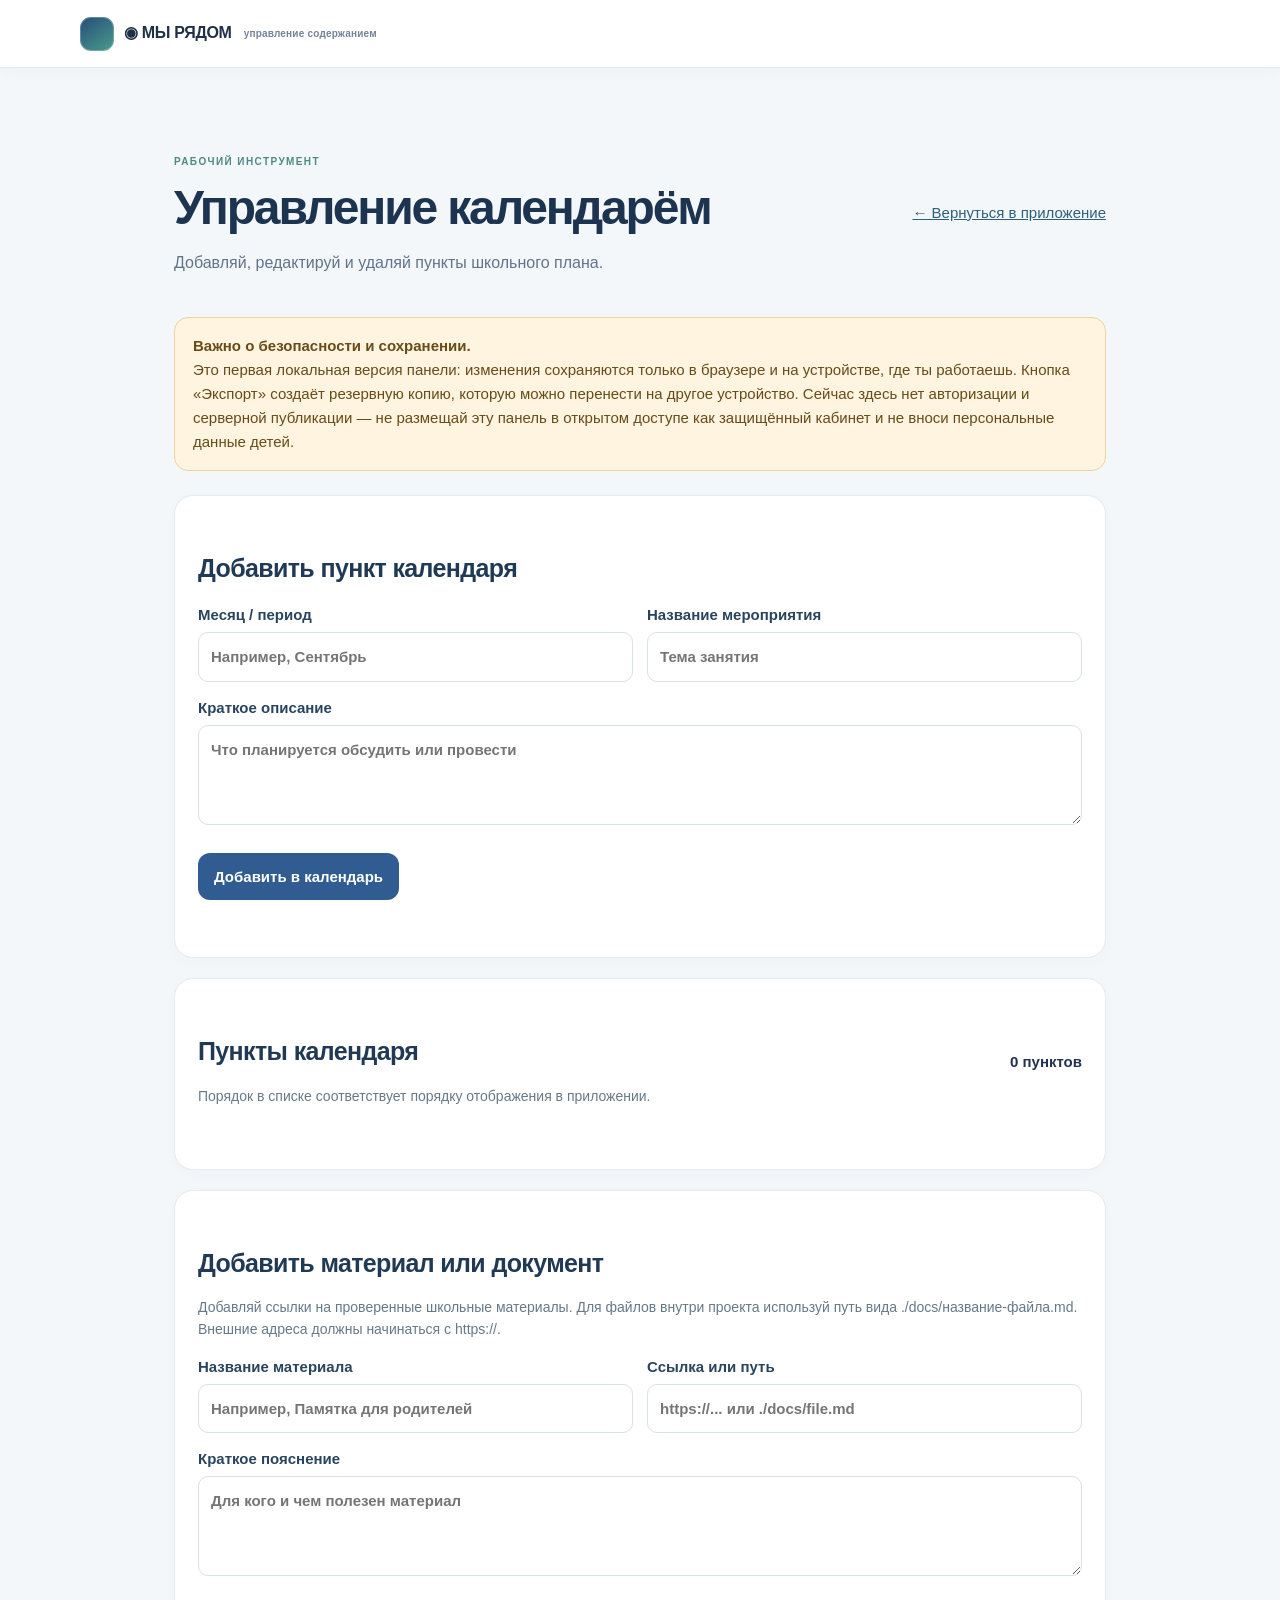
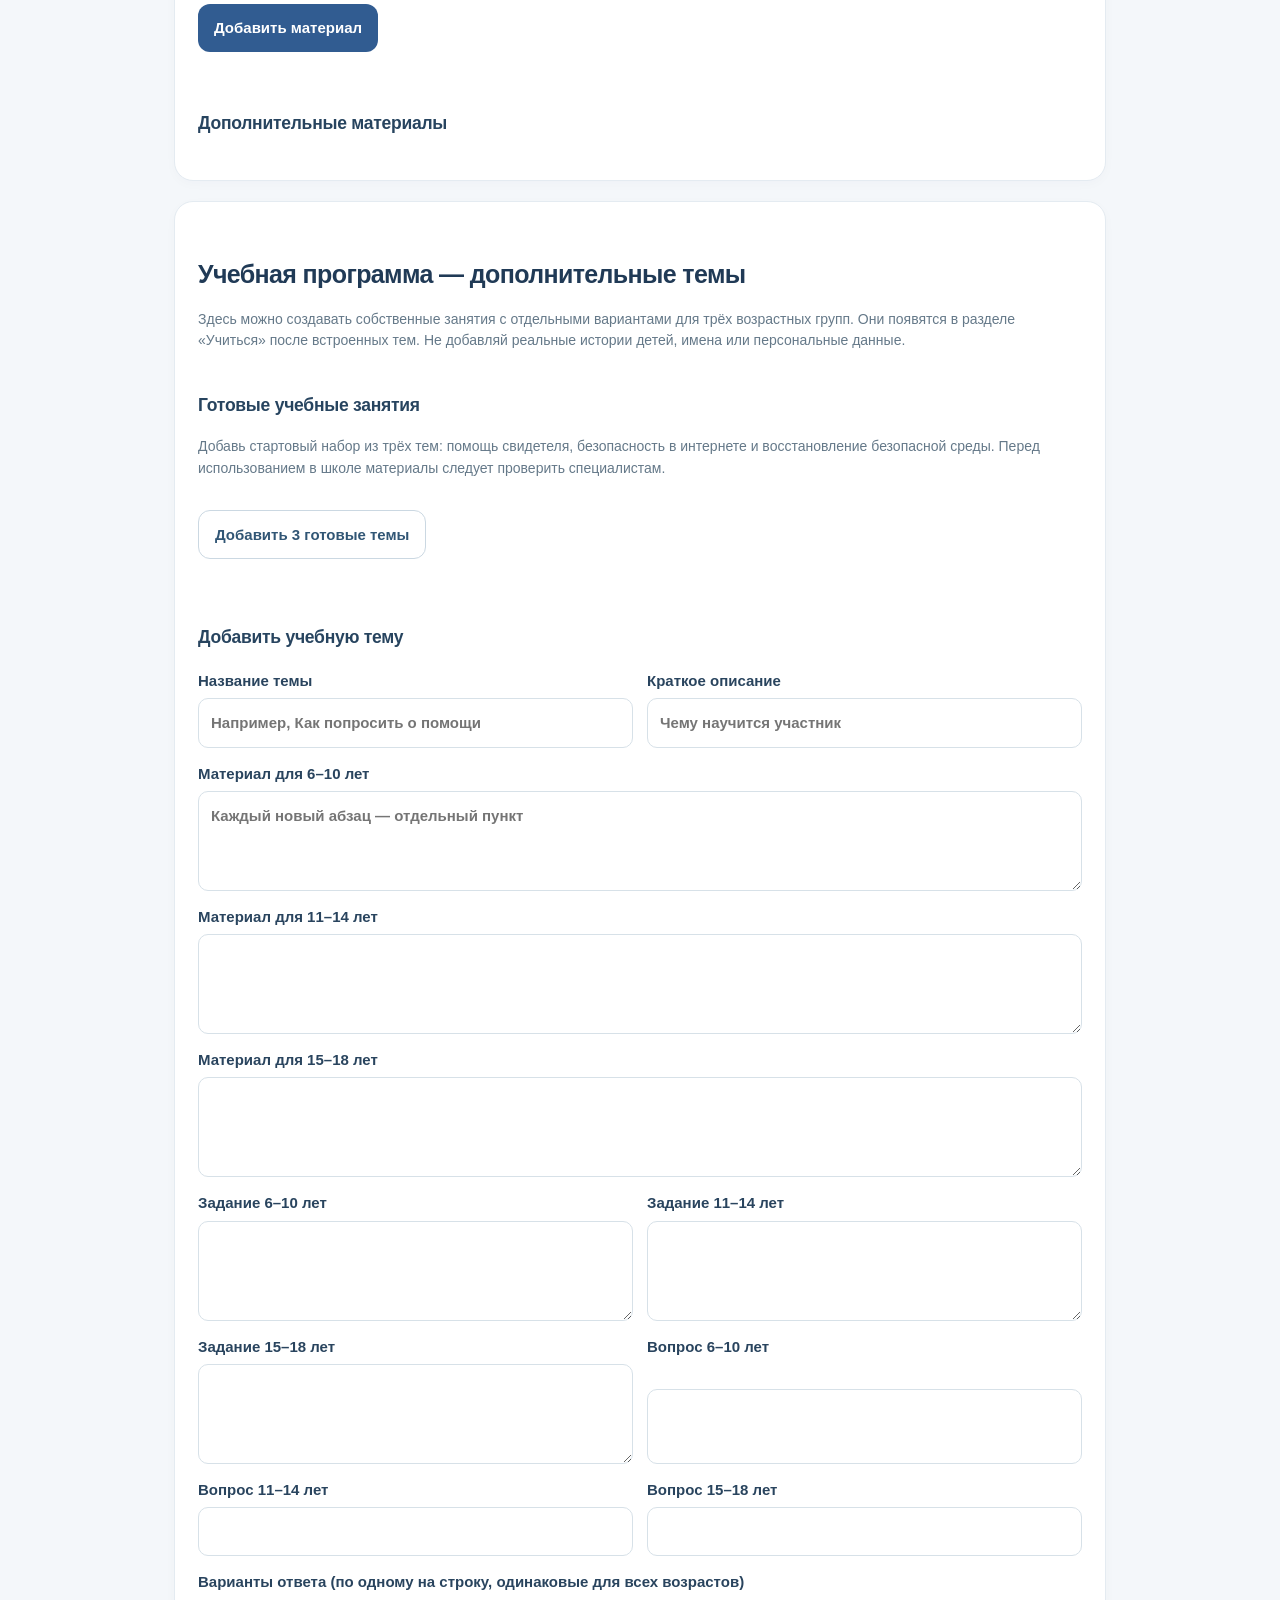
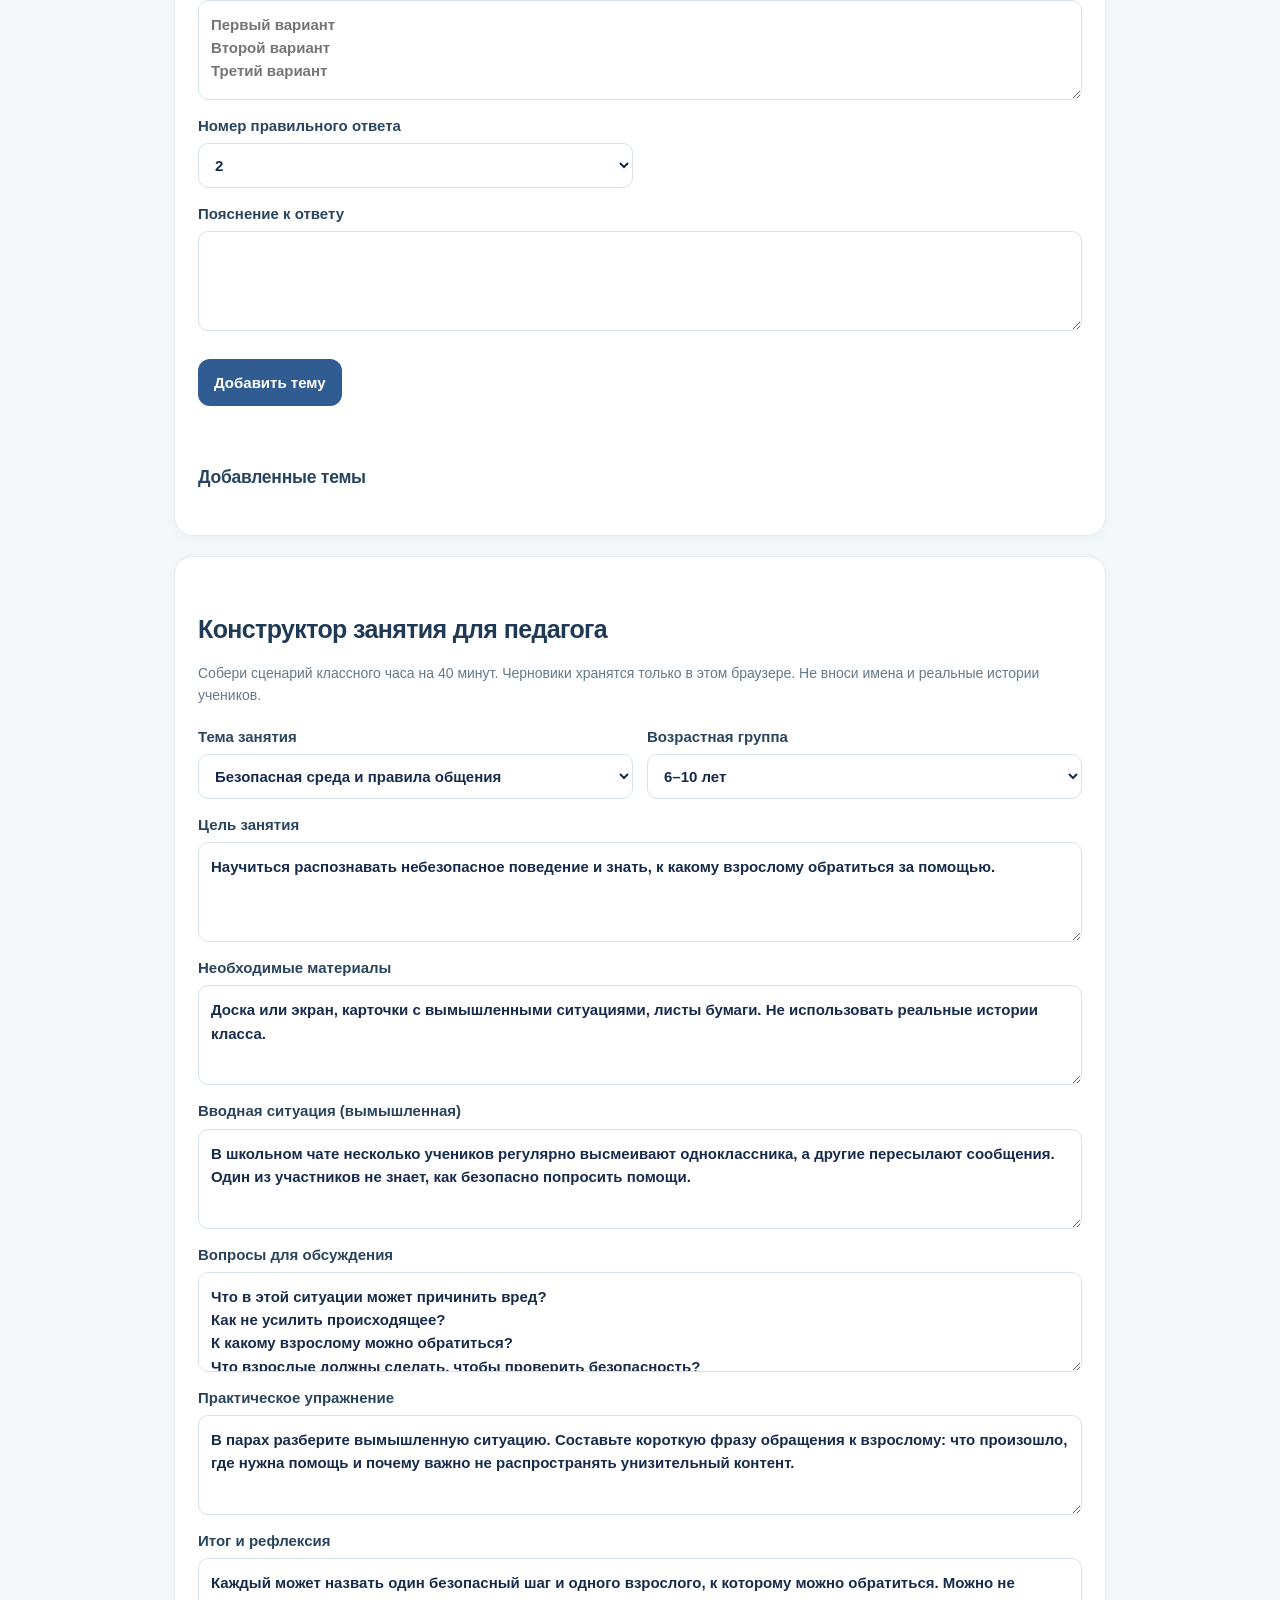
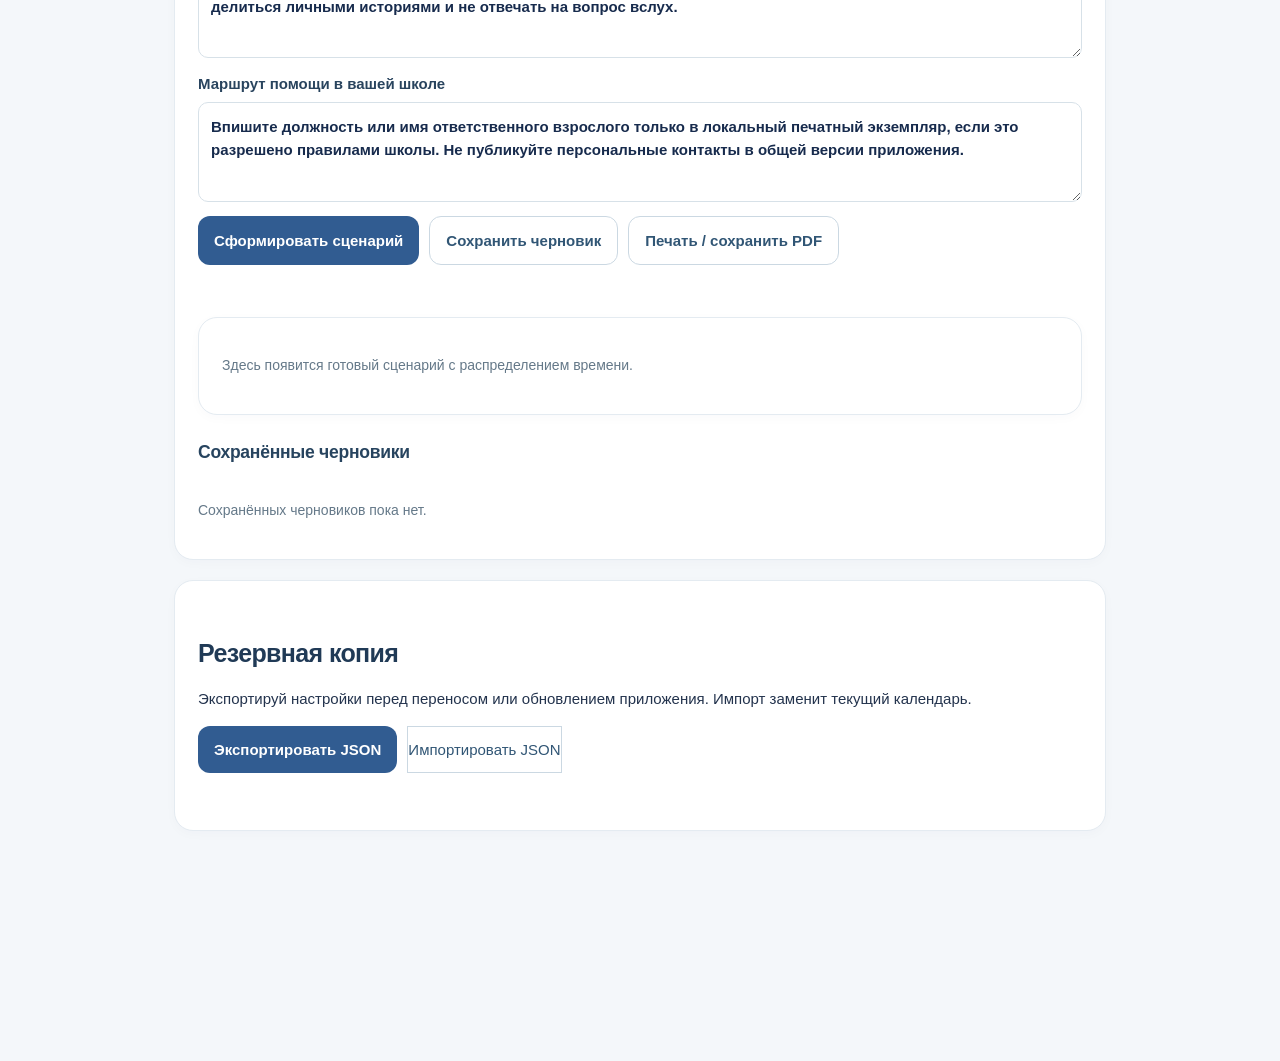
==== commit d7f4c757: "Add files via upload" ====
--- a/admin.html
+++ b/admin.html
@@ -24,4 +24,70 @@
 <label class="wide">Маршрут помощи в вашей школе<textarea id="builderHelp" maxlength="600">Впишите должность или имя ответственного взрослого только в локальный печатный экземпляр, если это разрешено правилами школы. Не публикуйте персональные контакты в общей версии приложения.</textarea></label>
 </div><div class="admin-actions"><button type="button" id="buildLesson">Сформировать сценарий</button><button type="button" class="ghost" id="saveLessonDraft">Сохранить черновик</button><button type="button" class="ghost" id="printLesson" disabled>Печать / сохранить PDF</button></div><div id="builderStatus" class="admin-status" role="status" aria-live="polite"></div><div id="lessonPreview" class="panel" style="margin-top:18px" aria-live="polite"><p class="admin-muted">Здесь появится готовый сценарий с распределением времени.</p></div><h3 style="margin-top:24px">Сохранённые черновики</h3><div id="lessonDraftList" class="admin-list"></div></section>
 <section class="panel" style="margin-top:20px"><h2>Резервная копия</h2><p>Экспортируй настройки перед переносом или обновлением приложения. Импорт заменит текущий календарь.</p><div class="admin-actions"><button id="exportData">Экспортировать JSON</button><label class="button ghost" for="importFile" style="display:inline-flex;align-items:center;cursor:pointer">Импортировать JSON</label><input id="importFile" type="file" accept="application/json,.json" hidden></div><div id="backupStatus" class="admin-status" role="status" aria-live="polite"></div></section>
-</main><script src="./admin.js" defer></script></body></html>
+</main><script src="./admin.js" defer></script><script>
+/* Независимый конструктор сценариев. Отдельный файл, чтобы ошибка в других
+   разделах панели администратора не отключала формирование занятия. */
+(() => {
+  'use strict';
+  const $ = id => document.getElementById(id);
+  const ids = ['builderTopic','builderAge','builderGoal','builderMaterials','builderCase','builderQuestions','builderExercise','builderReflection','builderHelp','buildLesson','saveLessonDraft','printLesson','builderStatus','lessonPreview','lessonDraftList'];
+  const missing = ids.filter(id => !$(id));
+  if (missing.length) {
+    const status = $('builderStatus');
+    if (status) status.textContent = 'Конструктор не запущен: не найдены элементы интерфейса (' + missing.join(', ') + '). Обновите файлы приложения.';
+    return;
+  }
+  const KEY = 'myryadom-lesson-drafts-v1';
+  let currentPlan = null;
+  const esc = value => String(value ?? '').replace(/[&<>"']/g, c => ({'&':'&amp;','<':'&lt;','>':'&gt;','"':'&quot;',"'":'&#39;'}[c]));
+  const status = message => { $('builderStatus').textContent = message; };
+  const read = id => $(id).value.trim();
+  function makePlan() {
+    const v = {
+      topic: read('builderTopic'), age: read('builderAge'), goal: read('builderGoal'),
+      materials: read('builderMaterials'), situation: read('builderCase'),
+      questions: read('builderQuestions').split(/\n+/).map(x=>x.trim()).filter(Boolean),
+      exercise: read('builderExercise'), reflection: read('builderReflection'), help: read('builderHelp')
+    };
+    const required = [['цель',v.goal],['вымышленную ситуацию',v.situation],['практическое упражнение',v.exercise],['маршрут помощи',v.help]];
+    const absent = required.filter(x=>!x[1]).map(x=>x[0]);
+    if (absent.length) { status('Заполни обязательные поля: ' + absent.join(', ') + '.'); return null; }
+    const age = ({junior:'6–10 лет',middle:'11–14 лет',senior:'15–18 лет'})[v.age] || 'Возраст не указан';
+    return {
+      id: 'plan-' + Date.now(), title: v.topic, age, goal: v.goal, materials: v.materials,
+      questions: v.questions, help: v.help, savedAt: '',
+      steps: [
+        ['Вход и правила безопасности',5,'Договориться: не называем имён, не обсуждаем реальные случаи, можно не отвечать на личный вопрос.'],
+        ['Введение в тему',5,'Обозначить цель занятия и ключевые понятия простым языком, соответствующим возрасту.'],
+        ['Вымышленная ситуация',8,v.situation],
+        ['Обсуждение',8,v.questions.length ? v.questions.join(' ') : 'Обсудить, что происходит в ситуации и какие безопасные действия возможны.'],
+        ['Практическое упражнение',9,v.exercise],
+        ['Итог и маршрут помощи',5,[v.reflection,v.help].filter(Boolean).join(' ')]
+      ]
+    };
+  }
+  function html(p) {
+    return `<article class="lesson-print"><span class="kicker">МЫ РЯДОМ · МЕТОДИЧЕСКИЙ СЦЕНАРИЙ</span><h2>${esc(p.title)}</h2><p><b>Возраст:</b> ${esc(p.age)} · <b>Продолжительность:</b> 40 минут</p><h3>Цель</h3><p>${esc(p.goal)}</p><h3>Материалы</h3><p>${esc(p.materials || 'По выбору педагога')}</p><h3>Ход занятия</h3><ol class="lesson-points">${p.steps.map(x=>`<li><b>${esc(x[0])} — ${x[1]} мин.</b><p>${esc(x[2])}</p></li>`).join('')}</ol><h3>Вопросы для обсуждения</h3><ul class="lesson-points">${(p.questions.length?p.questions:['Какие безопасные действия возможны?']).map(q=>`<li>${esc(q)}</li>`).join('')}</ul><h3>Маршрут помощи</h3><p>${esc(p.help)}</p><p class="source-note"><b>Правило безопасности:</b> не просить детей рассказывать о личном опыте перед классом, не устраивать публичное выяснение и не навязывать примирение. При сообщении о реальной угрозе педагог действует по утверждённому школьному порядку.</p><p class="source-note">Черновой методический шаблон. До проведения согласовать с педагогом-психологом и ответственным сотрудником школы.</p></article>`;
+  }
+  function render() {
+    $('lessonPreview').innerHTML = html(currentPlan);
+    $('printLesson').disabled = false;
+    status('Сценарий сформирован. Проверь содержание и адаптируй его к своей школе.');
+  }
+  function drafts() {
+    try { const data = JSON.parse(localStorage.getItem(KEY) || '[]'); return Array.isArray(data) ? data.filter(p=>p && typeof p.id==='string' && Array.isArray(p.steps)) : []; }
+    catch (_) { return []; }
+  }
+  function renderDrafts() {
+    const list = drafts();
+    $('lessonDraftList').innerHTML = list.length ? list.map(p=>`<article class="admin-item"><div><b>${esc(p.title)}</b><p>${esc(p.age)} · ${esc(p.savedAt || 'Черновик')}</p></div><div class="admin-actions"><button type="button" class="ghost" data-open-draft="${esc(p.id)}">Открыть</button><button type="button" class="ghost" data-remove-draft="${esc(p.id)}">Удалить</button></div></article>`).join('') : '<p class="admin-muted">Сохранённых черновиков пока нет.</p>';
+    $('lessonDraftList').querySelectorAll('[data-open-draft]').forEach(b=>b.addEventListener('click',()=>{currentPlan=drafts().find(p=>p.id===b.dataset.openDraft)||null;if(currentPlan)render();}));
+    $('lessonDraftList').querySelectorAll('[data-remove-draft]').forEach(b=>b.addEventListener('click',()=>{localStorage.setItem(KEY,JSON.stringify(drafts().filter(p=>p.id!==b.dataset.removeDraft)));renderDrafts();}));
+  }
+  $('buildLesson').addEventListener('click',()=>{try{currentPlan=makePlan();if(currentPlan)render();}catch(err){console.error('Lesson builder:',err);status('Не удалось сформировать сценарий: '+(err.message||'неизвестная ошибка'));}});
+  $('saveLessonDraft').addEventListener('click',()=>{try{if(!currentPlan){currentPlan=makePlan();if(!currentPlan)return;}currentPlan.savedAt=new Date().toLocaleDateString('ru-RU');const list=drafts();list.unshift(currentPlan);localStorage.setItem(KEY,JSON.stringify(list.slice(0,30)));renderDrafts();status('Черновик сохранён на этом устройстве.');}catch(err){status('Не удалось сохранить черновик: '+(err.message||'ошибка хранилища'));}});
+  $('printLesson').addEventListener('click',()=>{if(!currentPlan)return;const w=window.open('','_blank');if(!w){status('Разреши всплывающее окно для печати сценария.');return;}w.document.write(`<!doctype html><html lang="ru"><head><meta charset="utf-8"><title>${esc(currentPlan.title)}</title><style>body{font:16px/1.55 Arial,sans-serif;color:#172b4d;max-width:800px;margin:36px auto;padding:0 24px}h2{font-size:26px}h3{margin-top:22px}.lesson-points li{margin:10px 0}.source-note{font-size:13px;color:#536879;border-top:1px solid #ddd;padding-top:12px}@media print{body{margin:15mm auto}}</style></head><body>${html(currentPlan)}<script>window.onload=()=>window.print()<\/script></body></html>`);w.document.close();});
+  renderDrafts();
+})();
+
+</script></body></html>
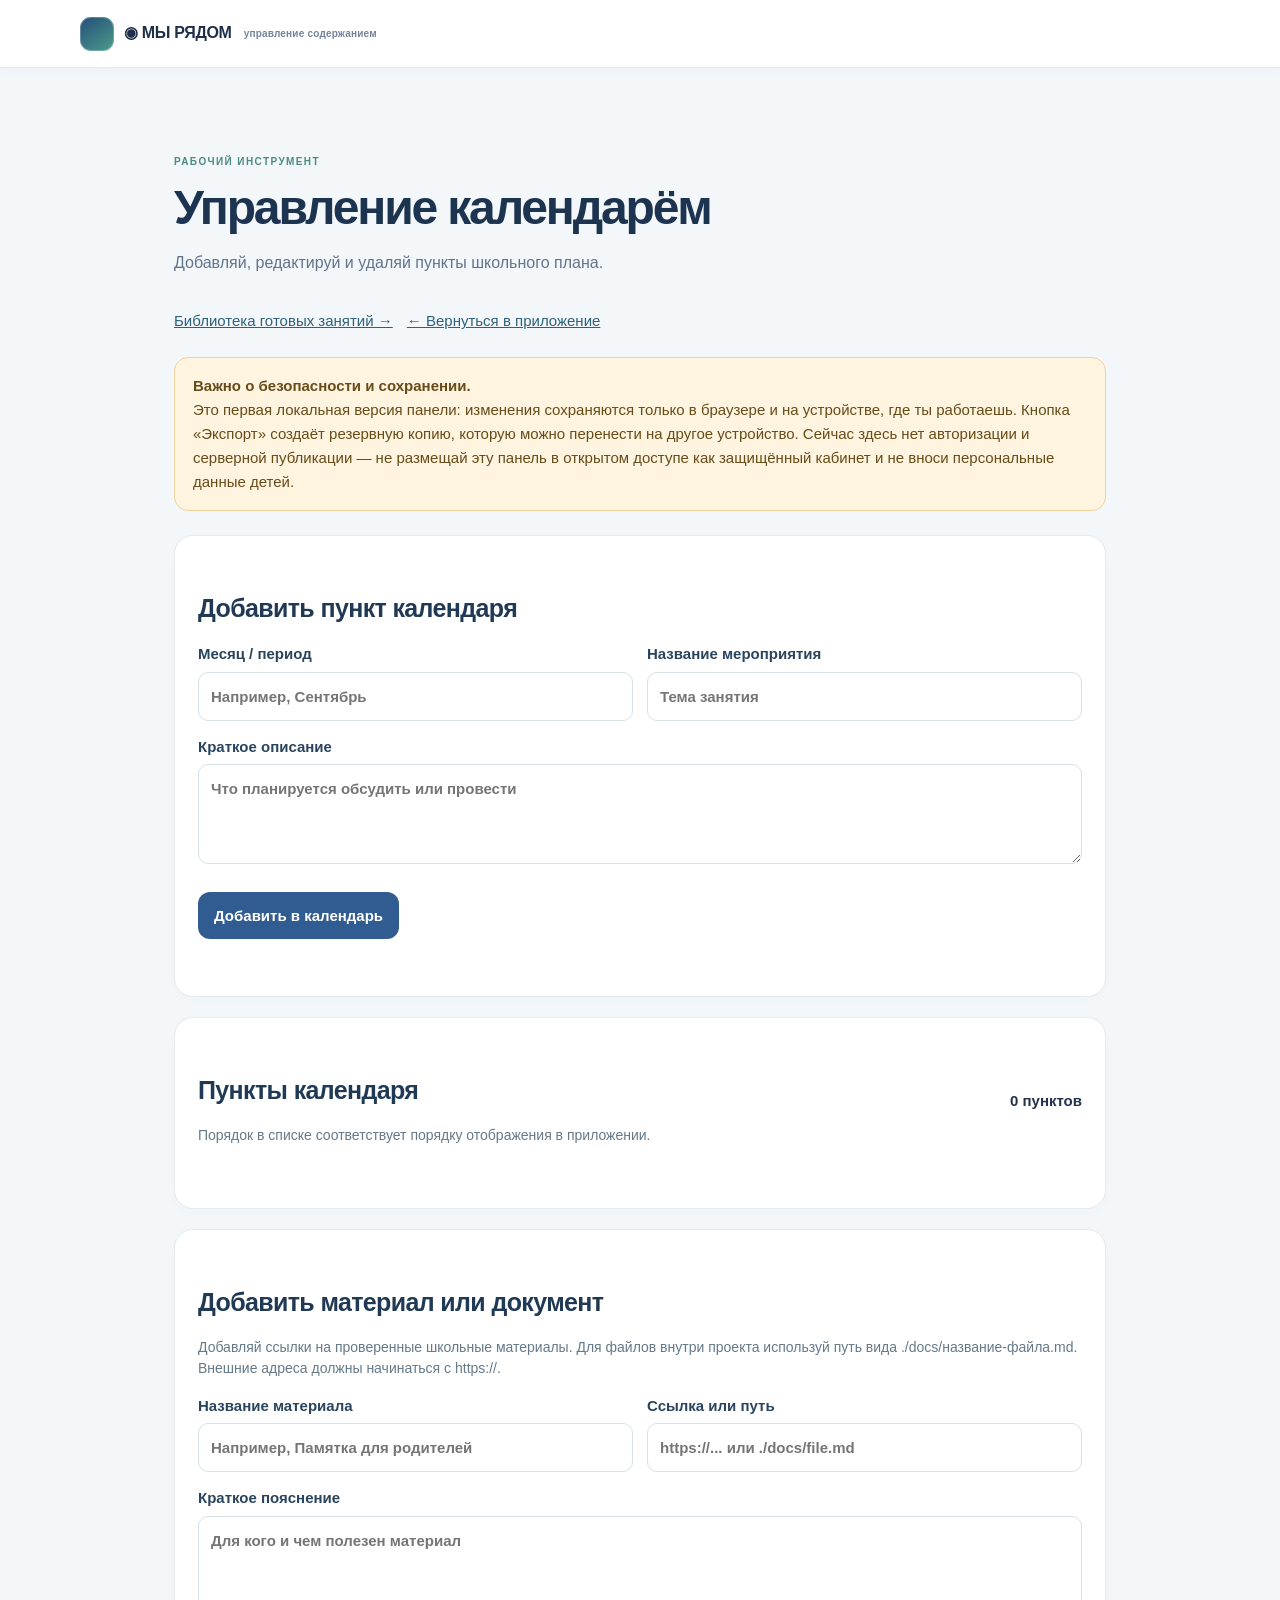
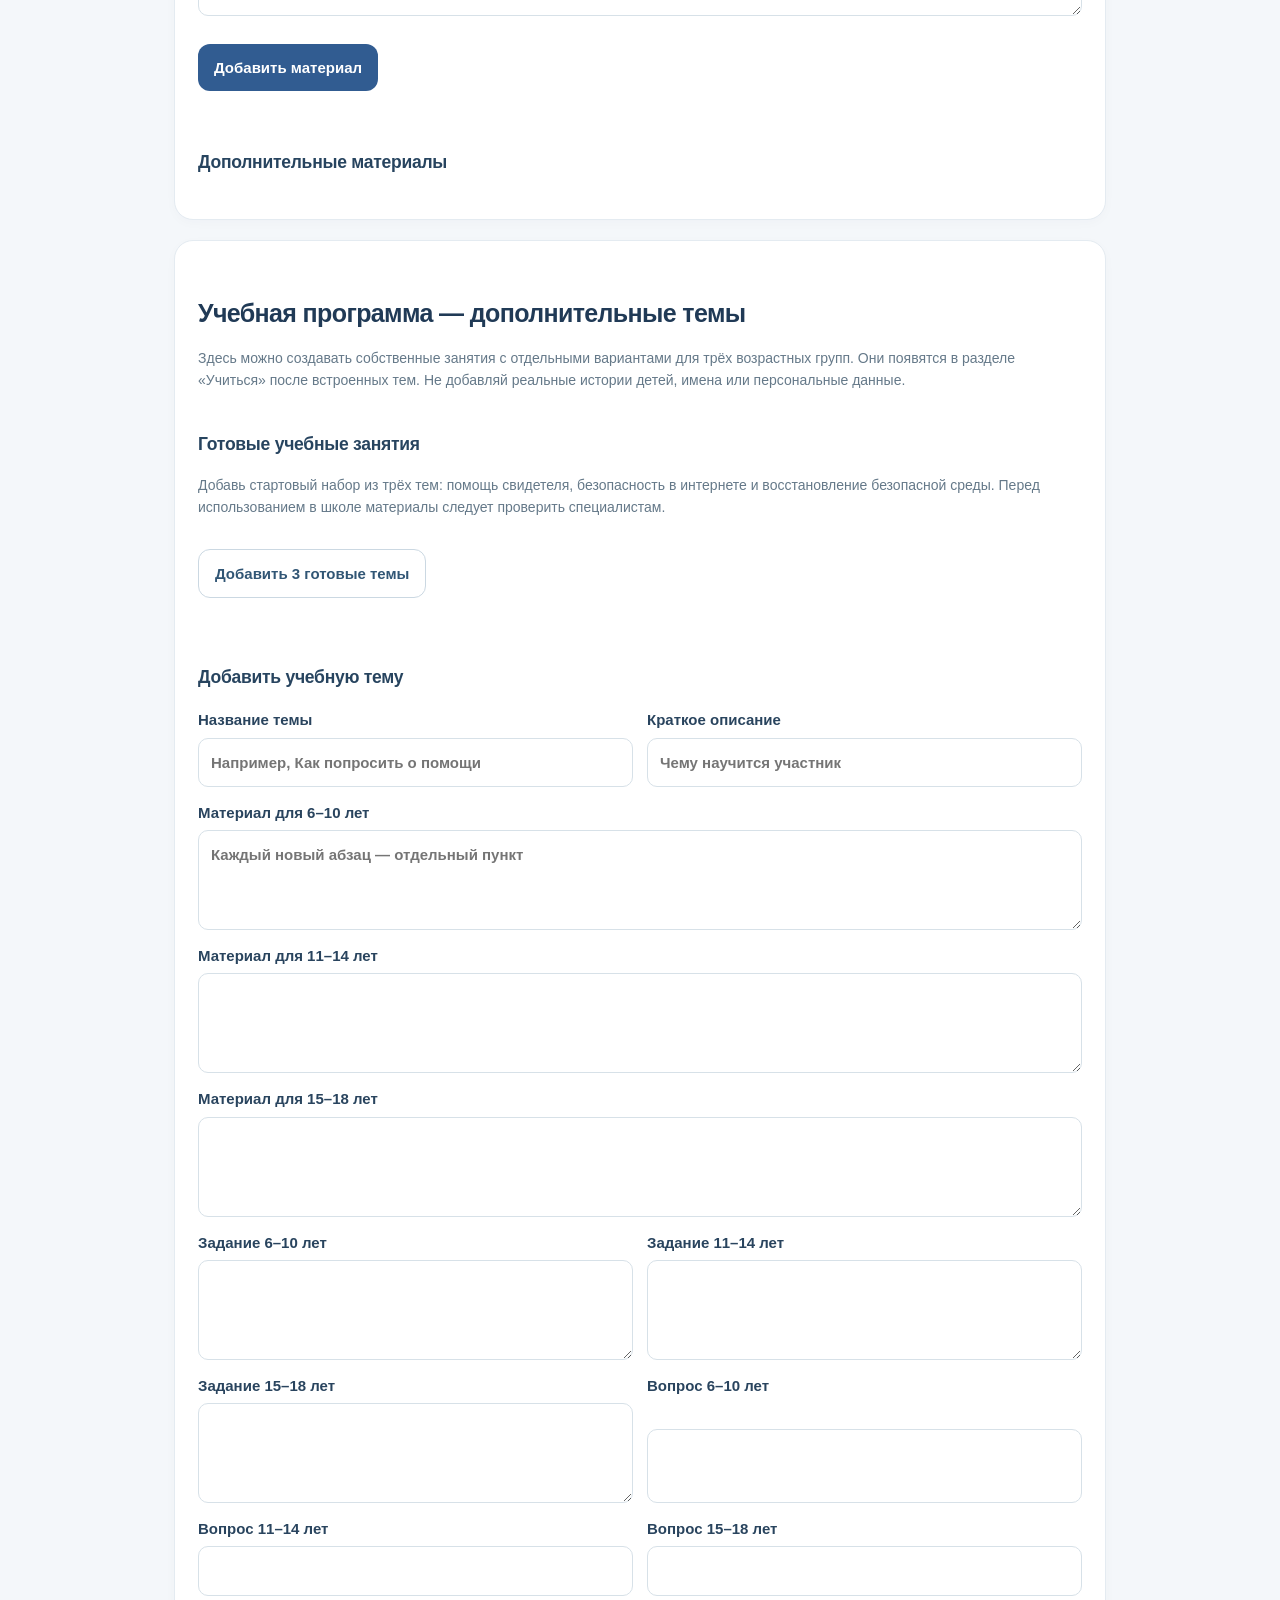
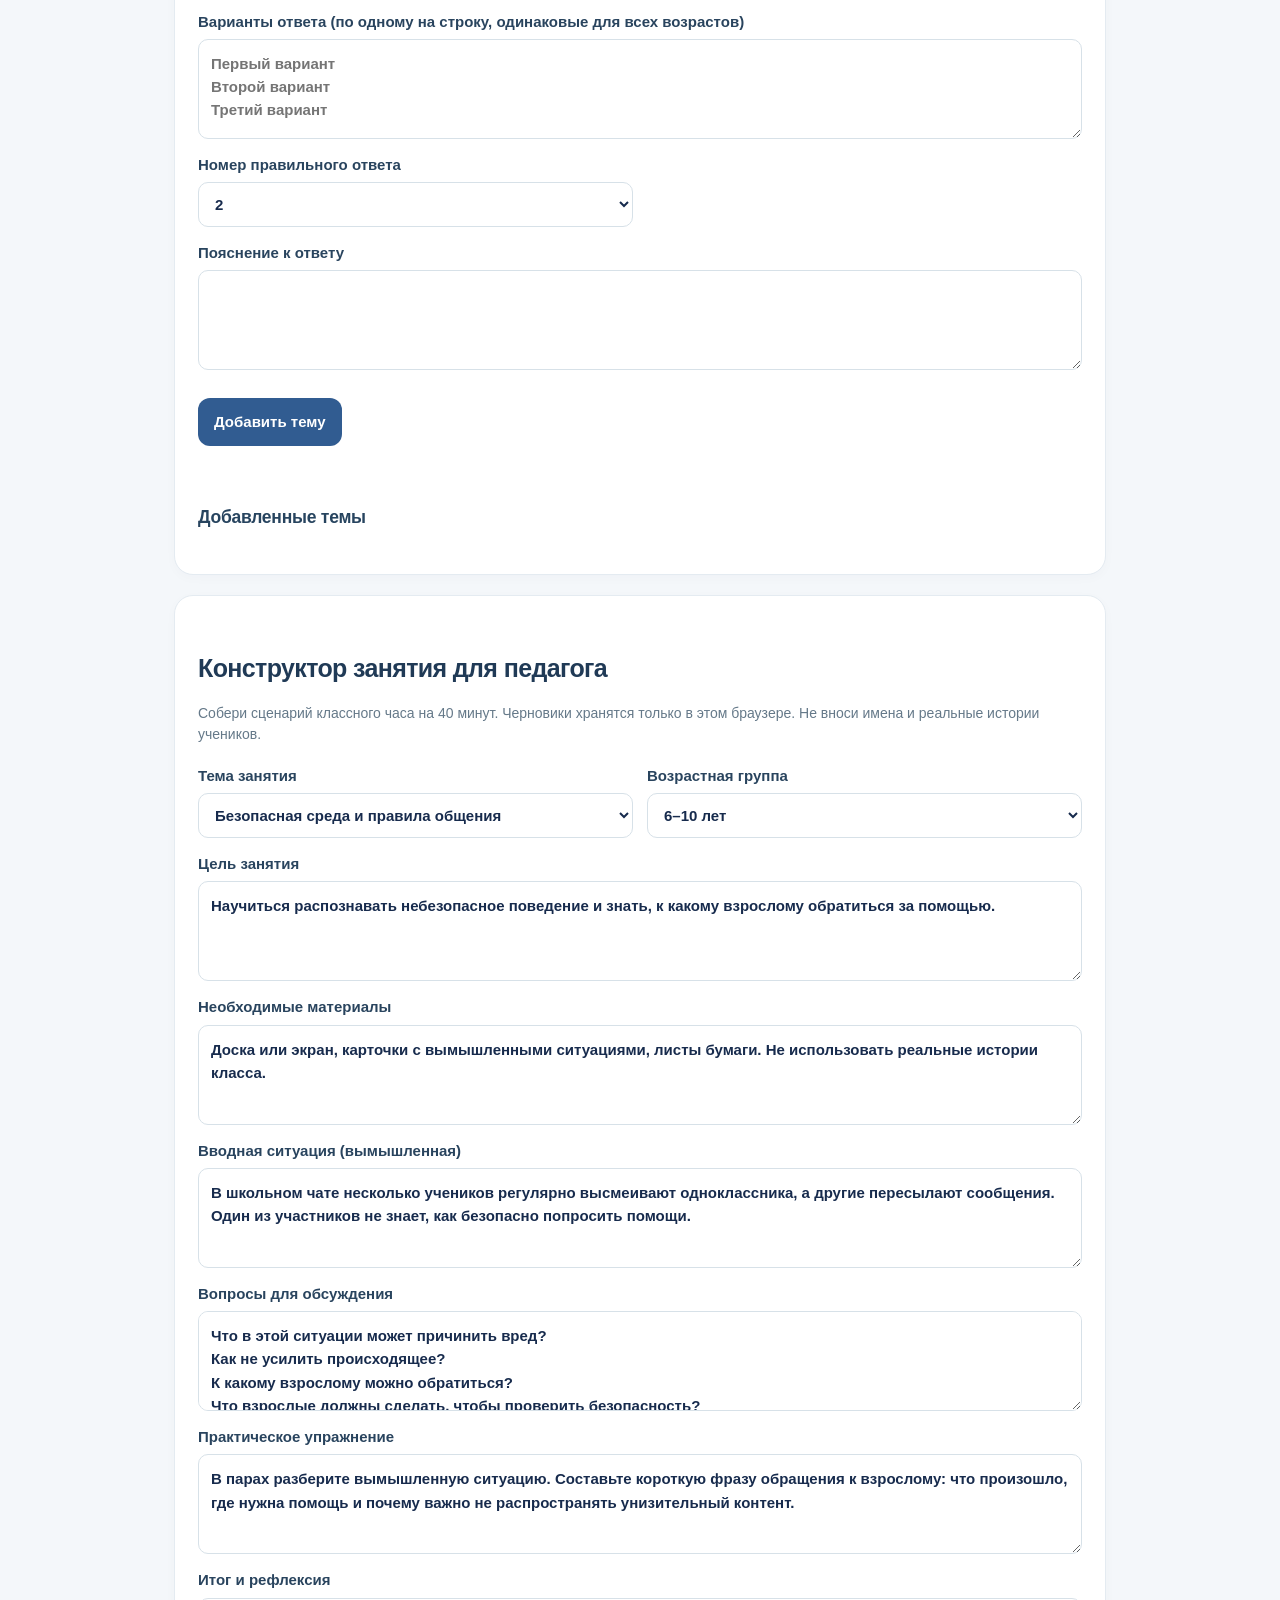
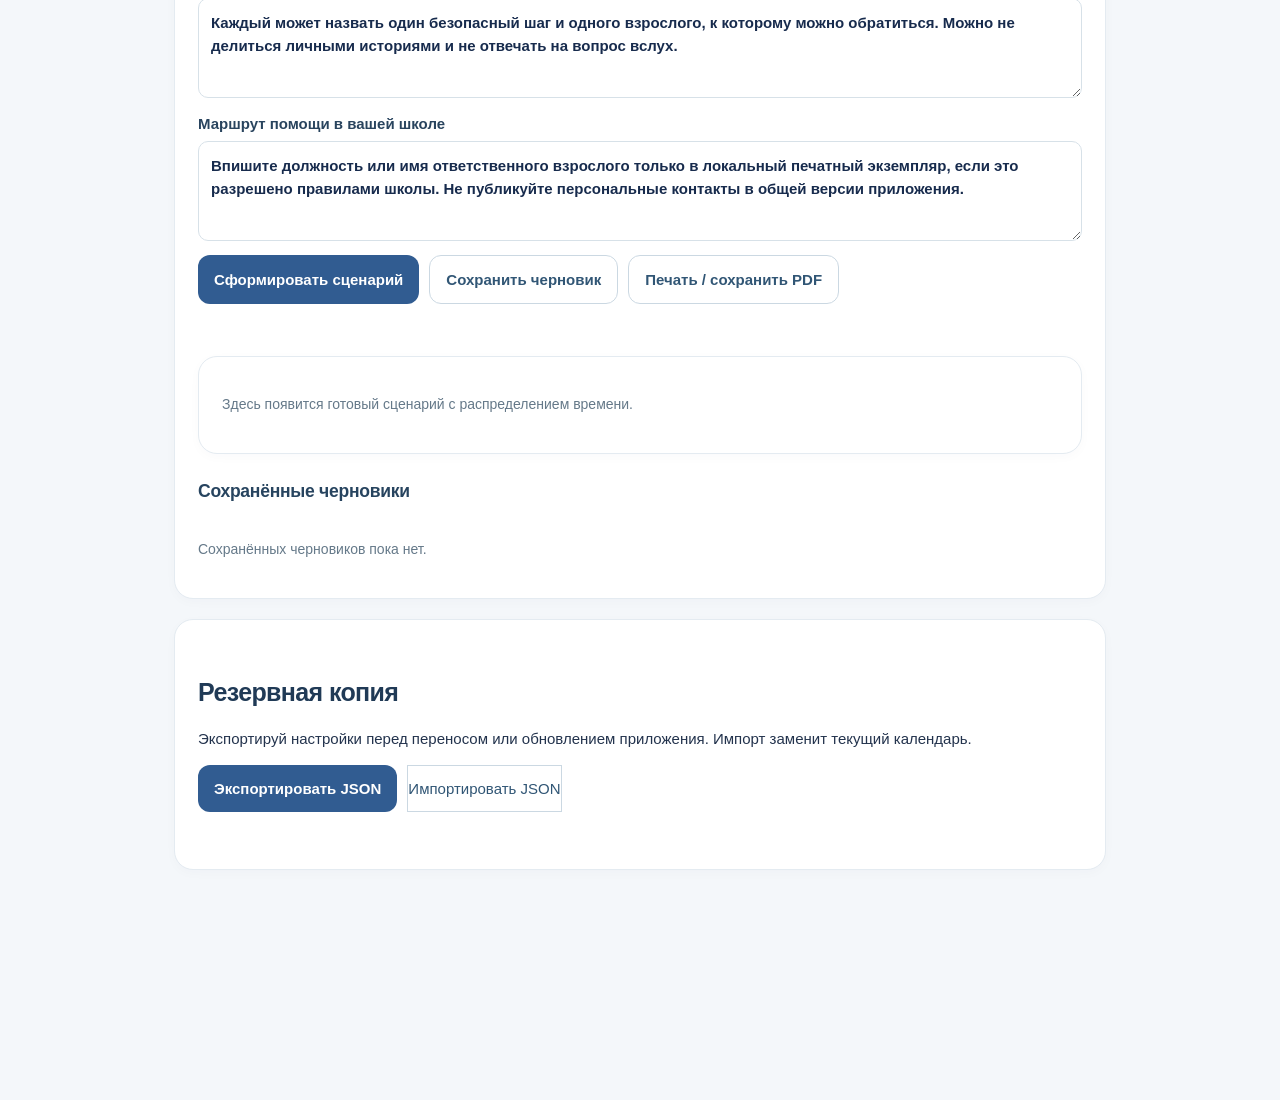
==== commit e4566099: "Add files via upload" ====
--- a/admin.html
+++ b/admin.html
@@ -2,7 +2,7 @@
 <html lang="ru"><head><meta charset="utf-8"><meta name="viewport" content="width=device-width,initial-scale=1"><meta name="theme-color" content="#172b4d"><title>Управление — МЫ РЯДОМ</title><link rel="stylesheet" href="./styles.css"><link rel="icon" href="./assets/icon.svg"><style>
 .admin-wrap{width:min(100% - 32px,980px);margin:32px auto 80px}.admin-top{display:flex;justify-content:space-between;align-items:center;gap:16px;flex-wrap:wrap;margin-bottom:24px}.admin-top a{color:#2d617b}.admin-warning{background:#fff4df;border:1px solid #f0d39b;color:#674b18;padding:16px 18px;border-radius:14px;line-height:1.6;margin:18px 0 24px}.admin-form{display:grid;grid-template-columns:1fr 1fr;gap:14px}.admin-form label{display:grid;gap:6px;font-weight:650;color:#29445e}.admin-form input,.admin-form textarea{width:100%;border:1px solid #d7e1e8;border-radius:10px;padding:12px;font:inherit;color:#172b4d;background:white}.admin-form textarea{min-height:100px;resize:vertical}.admin-form .wide{grid-column:1/-1}.admin-actions{display:flex;gap:10px;flex-wrap:wrap;margin-top:14px}.admin-list{display:grid;gap:12px;margin-top:20px}.admin-item{display:flex;justify-content:space-between;align-items:flex-start;gap:14px;background:white;border:1px solid #e0e8ed;border-radius:14px;padding:16px}.admin-item p{margin:6px 0 0;color:#5d7180;font-size:14px}.admin-item button{flex:0 0 auto}.admin-status{min-height:24px;margin-top:10px;color:#276b58;font-weight:650}.admin-muted{color:#657989;font-size:14px}.admin-form select{width:100%;border:1px solid #d7e1e8;border-radius:10px;padding:12px;font:inherit;color:#172b4d;background:white}.admin-item small{display:block;color:#718493;margin-top:5px;overflow-wrap:anywhere}@media(max-width:620px){.admin-form{grid-template-columns:1fr}.admin-form .wide{grid-column:auto}.admin-item{display:block}.admin-item .admin-actions{margin-top:12px}}
 </style></head><body><header><a class="brand" href="./index.html" style="text-decoration:none;color:inherit">◉ МЫ РЯДОМ <small>управление содержанием</small></a></header>
-<main class="admin-wrap"><div class="admin-top"><div><span class="kicker">РАБОЧИЙ ИНСТРУМЕНТ</span><h1>Управление календарём</h1><p class="lead">Добавляй, редактируй и удаляй пункты школьного плана.</p></div><a href="./index.html">← Вернуться в приложение</a></div>
+<main class="admin-wrap"><div class="admin-top"><div><span class="kicker">РАБОЧИЙ ИНСТРУМЕНТ</span><h1>Управление календарём</h1><p class="lead">Добавляй, редактируй и удаляй пункты школьного плана.</p></div><div style="display:flex;gap:14px;flex-wrap:wrap"><a href="./lesson-library.html">Библиотека готовых занятий →</a><a href="./index.html">← Вернуться в приложение</a></div></div>
 <div class="admin-warning"><b>Важно о безопасности и сохранении.</b><br>Это первая локальная версия панели: изменения сохраняются только в браузере и на устройстве, где ты работаешь. Кнопка «Экспорт» создаёт резервную копию, которую можно перенести на другое устройство. Сейчас здесь нет авторизации и серверной публикации — не размещай эту панель в открытом доступе как защищённый кабинет и не вноси персональные данные детей.</div>
 <section class="panel"><h2 id="formTitle">Добавить пункт календаря</h2><form id="eventForm" class="admin-form"><label>Месяц / период<input id="eventMonth" maxlength="50" required placeholder="Например, Сентябрь"></label><label>Название мероприятия<input id="eventName" maxlength="120" required placeholder="Тема занятия"></label><label class="wide">Краткое описание<textarea id="eventDescription" maxlength="500" required placeholder="Что планируется обсудить или провести"></textarea></label><div class="wide admin-actions"><button type="submit" id="saveEvent">Добавить в календарь</button><button type="button" class="ghost" id="cancelEdit" hidden>Отменить редактирование</button></div></form><div id="formStatus" class="admin-status" role="status" aria-live="polite"></div></section>
 <section class="panel" style="margin-top:20px"><div class="admin-top"><div><h2>Пункты календаря</h2><p class="admin-muted">Порядок в списке соответствует порядку отображения в приложении.</p></div><strong id="eventCount">0 пунктов</strong></div><div id="eventList" class="admin-list"></div></section>
